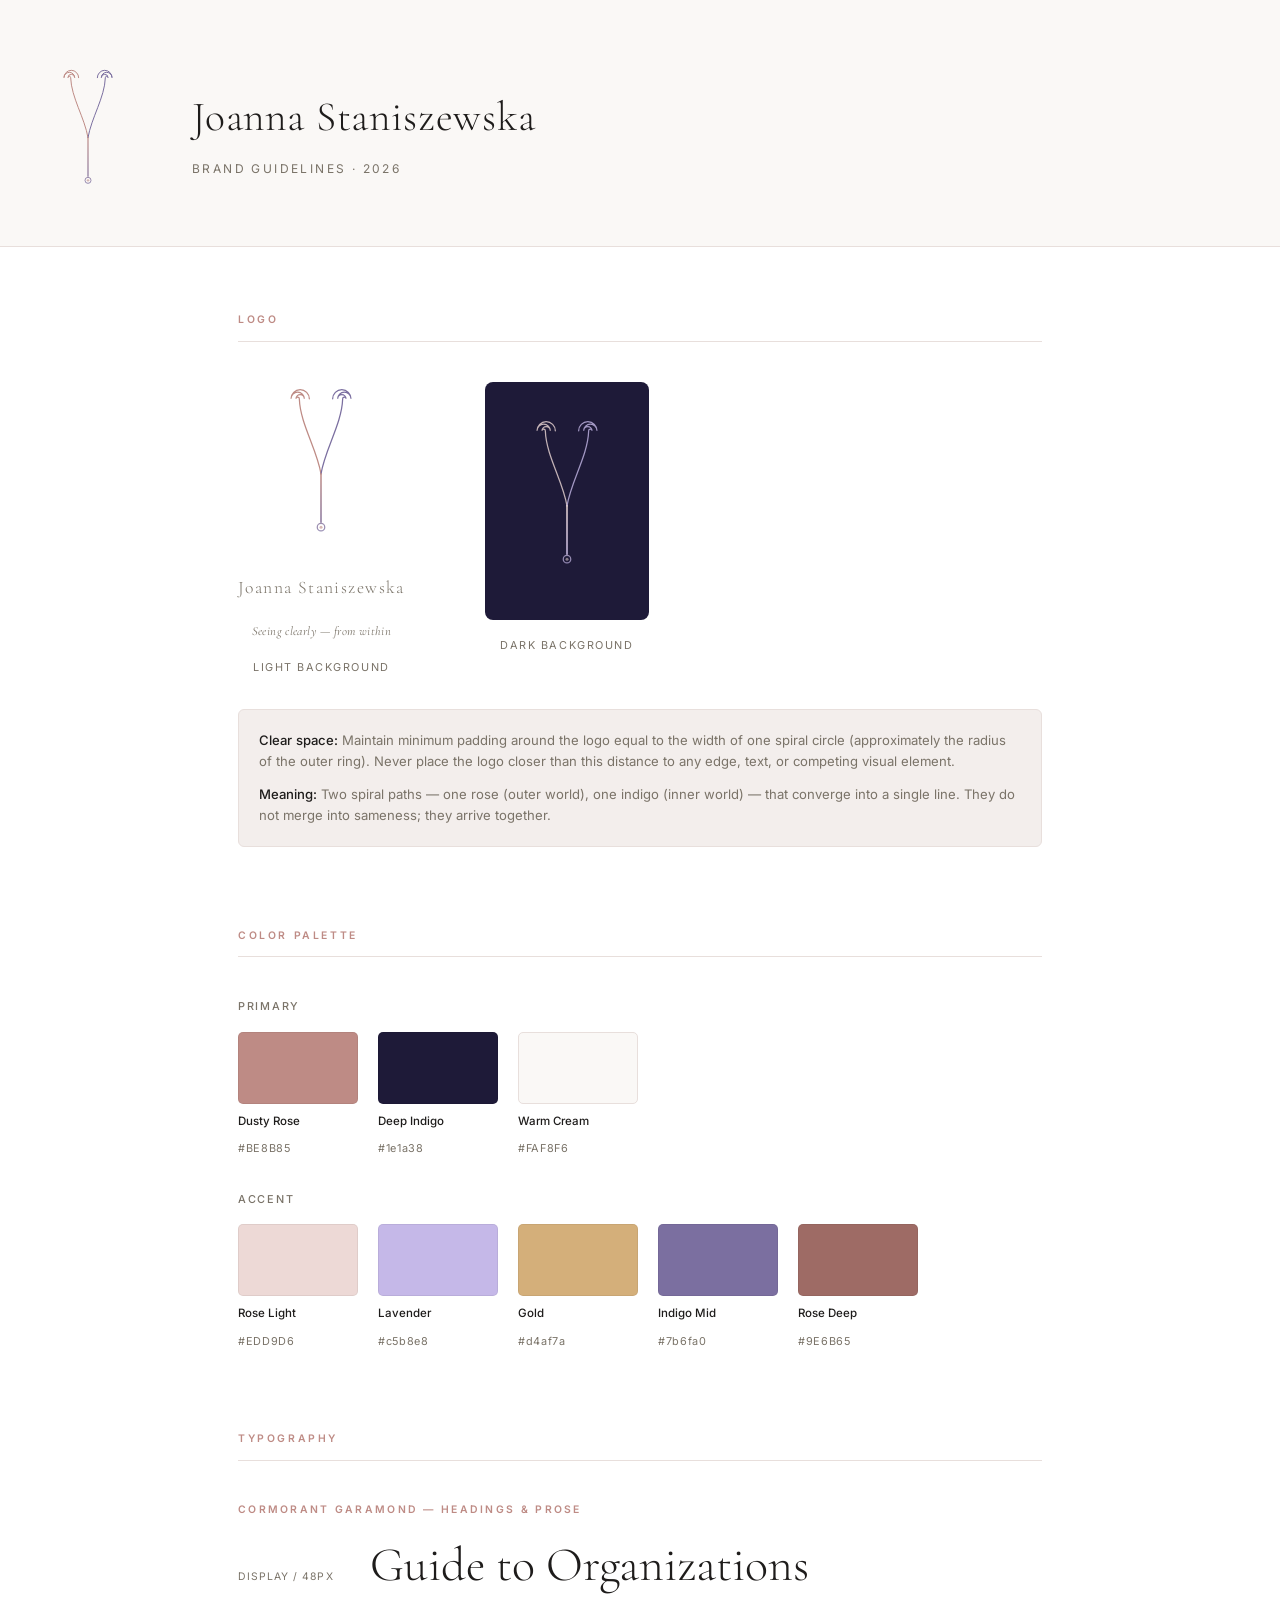
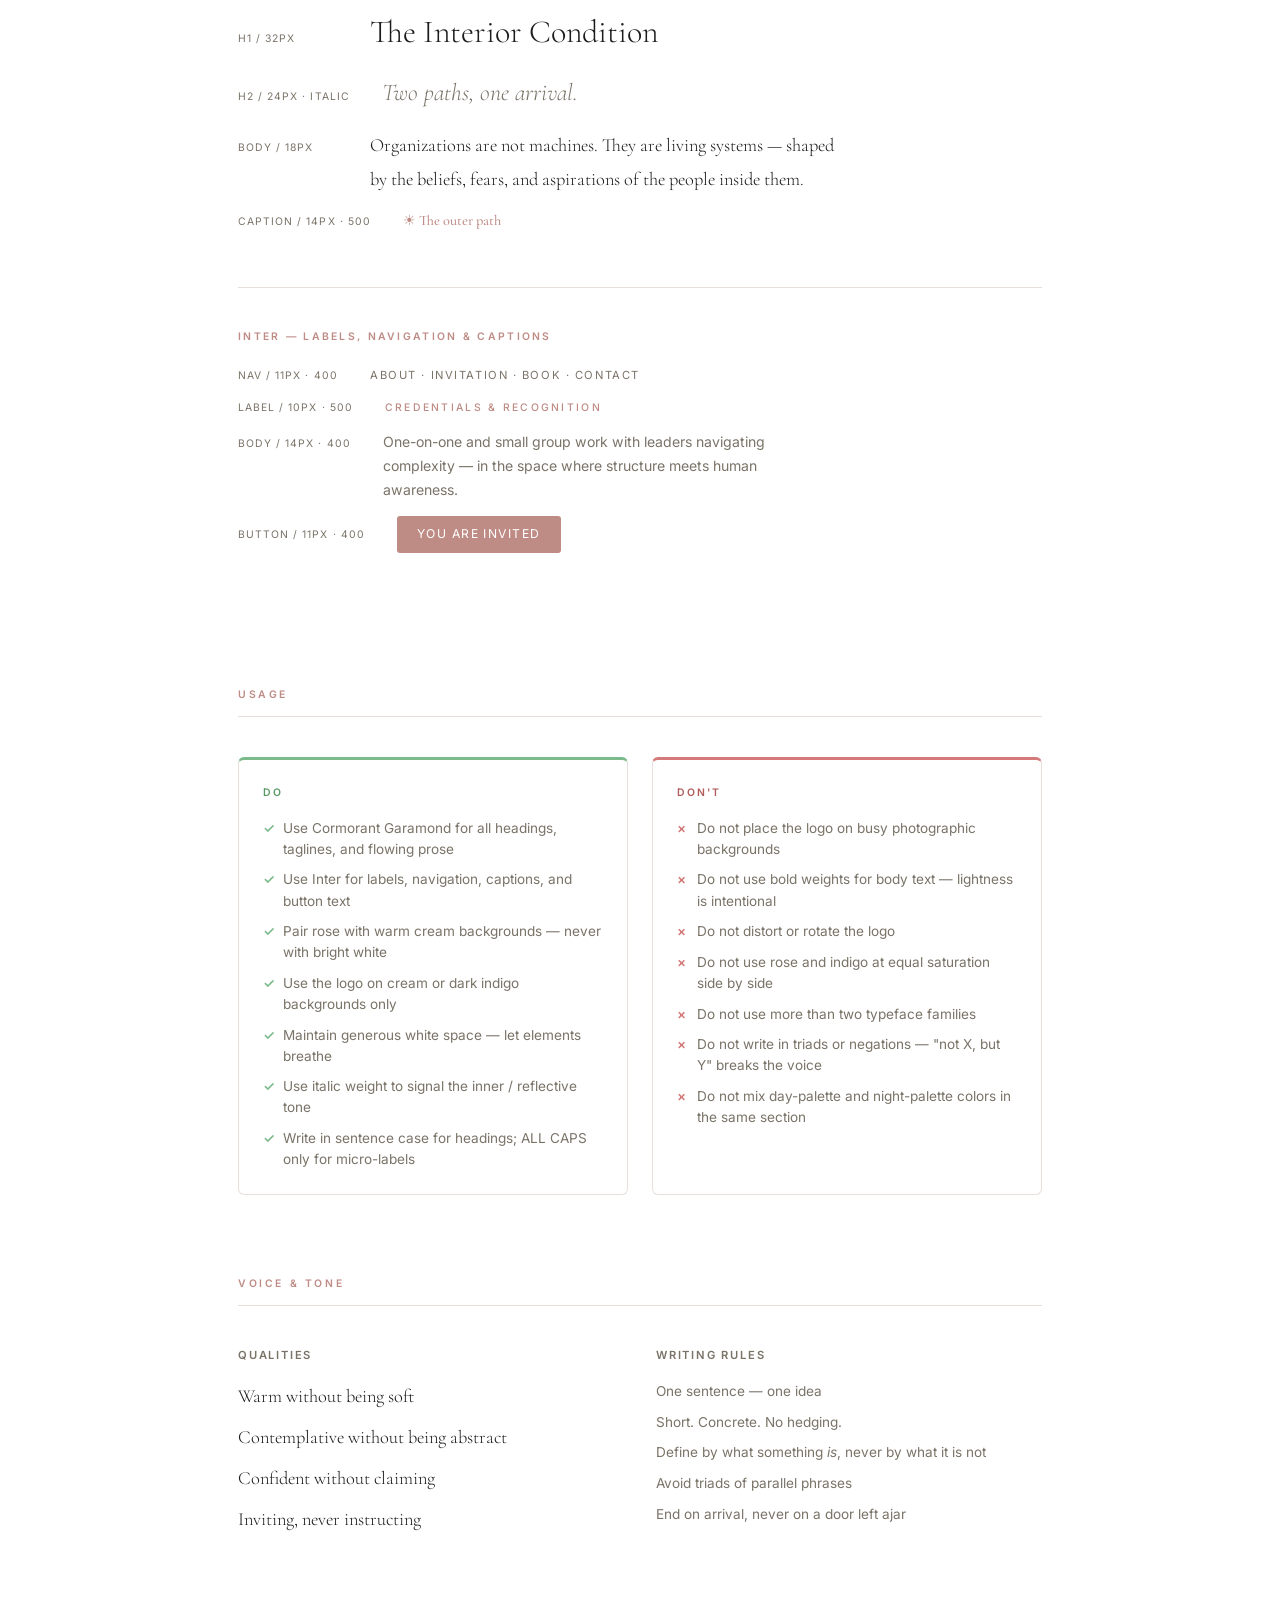
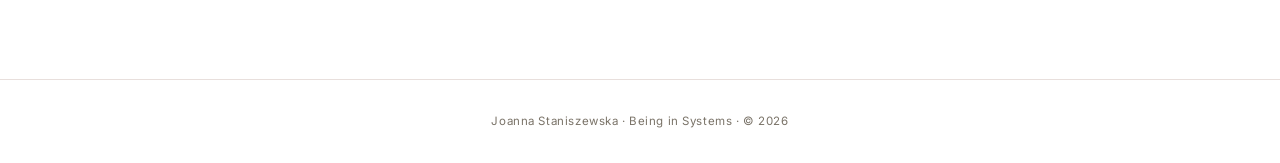
==== brand.html @ de7f60d4 "logo: replace top dots with inward-winding spirals Each path now begins as a small spiral (4 arc seg" ====
<!DOCTYPE html>
<html lang="en">
<head>
  <meta charset="UTF-8" />
  <meta name="viewport" content="width=device-width, initial-scale=1.0" />
  <title>Joanna Staniszewska — Brand Guidelines</title>
  <link rel="preconnect" href="https://fonts.googleapis.com" />
  <link rel="preconnect" href="https://fonts.gstatic.com" crossorigin />
  <link href="https://fonts.googleapis.com/css2?family=Cormorant+Garamond:ital,wght@0,300;0,400;0,500;0,600;1,300;1,400;1,500&family=Inter:wght@300;400;500;600&display=swap" rel="stylesheet" />
  <style>
    :root {
      --rose:       #BE8B85;
      --rose-light: #EDD9D6;
      --rose-deep:  #9E6B65;
      --indigo:     #1e1a38;
      --indigo-mid: #7b6fa0;
      --lavender:   #c5b8e8;
      --gold:       #d4af7a;
      --cream:      #FAF8F6;
      --cream-alt:  #F3EEEC;
      --text:       #1E1C1B;
      --text-muted: #7A7368;
      --border:     #E8DFDC;
    }

    *, *::before, *::after { margin: 0; padding: 0; box-sizing: border-box; }

    body {
      font-family: 'Inter', -apple-system, sans-serif;
      background: #fff;
      color: var(--text);
      font-size: 15px;
      line-height: 1.7;
      -webkit-font-smoothing: antialiased;
    }

    /* ——— Header ——— */
    .brand-header {
      background: var(--cream);
      border-bottom: 1px solid var(--border);
      padding: 4rem 3rem 3rem;
      display: flex;
      align-items: center;
      gap: 4rem;
    }

    .brand-header-text h1 {
      font-family: 'Cormorant Garamond', Georgia, serif;
      font-size: 2.6rem;
      font-weight: 300;
      letter-spacing: 0.02em;
      color: var(--text);
      margin-bottom: 0.4rem;
    }

    .brand-header-text p {
      font-size: 0.75rem;
      font-weight: 400;
      letter-spacing: 0.2em;
      text-transform: uppercase;
      color: var(--text-muted);
    }

    /* ——— Layout ——— */
    .brand-content {
      max-width: 900px;
      margin: 0 auto;
      padding: 4rem 3rem;
    }

    .brand-section {
      margin-bottom: 5rem;
    }

    .brand-section-title {
      font-size: 0.65rem;
      font-weight: 600;
      letter-spacing: 0.25em;
      text-transform: uppercase;
      color: var(--rose);
      border-bottom: 1px solid var(--border);
      padding-bottom: 0.75rem;
      margin-bottom: 2.5rem;
    }

    /* ——— Logo section ——— */
    .logo-display {
      display: flex;
      align-items: flex-start;
      gap: 5rem;
      flex-wrap: wrap;
    }

    .logo-variant {
      display: flex;
      flex-direction: column;
      align-items: center;
      gap: 1rem;
    }

    .logo-variant-label {
      font-size: 0.68rem;
      letter-spacing: 0.14em;
      text-transform: uppercase;
      color: var(--text-muted);
    }

    .logo-bg-dark {
      background: var(--indigo);
      border-radius: 8px;
      padding: 2rem;
    }

    .logo-name {
      font-family: 'Cormorant Garamond', Georgia, serif;
      font-size: 1.1rem;
      font-weight: 300;
      letter-spacing: 0.08em;
      color: var(--text-muted);
      text-align: center;
      margin-top: 0.5rem;
    }

    .logo-tagline {
      font-family: 'Cormorant Garamond', Georgia, serif;
      font-size: 0.78rem;
      font-style: italic;
      color: var(--text-muted);
      text-align: center;
      margin-top: 0.15rem;
      letter-spacing: 0.03em;
    }

    .logo-clearspace {
      margin-top: 2rem;
      padding: 1.25rem;
      background: var(--cream-alt);
      border-radius: 6px;
      border: 1px solid var(--border);
    }

    .logo-clearspace p {
      font-size: 0.82rem;
      color: var(--text-muted);
      line-height: 1.6;
    }

    .logo-clearspace strong {
      color: var(--text);
      font-weight: 500;
    }

    /* ——— Colors ——— */
    .color-group {
      margin-bottom: 2rem;
    }

    .color-group-label {
      font-size: 0.68rem;
      font-weight: 500;
      letter-spacing: 0.16em;
      text-transform: uppercase;
      color: var(--text-muted);
      margin-bottom: 1rem;
    }

    .swatches {
      display: flex;
      gap: 1.25rem;
      flex-wrap: wrap;
    }

    .swatch {
      display: flex;
      flex-direction: column;
      gap: 0.5rem;
      width: 120px;
    }

    .swatch-rect {
      width: 120px;
      height: 72px;
      border-radius: 5px;
      border: 1px solid rgba(0,0,0,0.06);
    }

    .swatch-name {
      font-size: 0.72rem;
      font-weight: 500;
      color: var(--text);
    }

    .swatch-hex {
      font-size: 0.68rem;
      font-family: 'Inter', monospace;
      color: var(--text-muted);
      letter-spacing: 0.06em;
    }

    /* ——— Typography ——— */
    .type-specimen {
      margin-bottom: 2.5rem;
      padding-bottom: 2.5rem;
      border-bottom: 1px solid var(--border);
    }

    .type-specimen:last-child {
      border-bottom: none;
      margin-bottom: 0;
    }

    .type-family-label {
      font-size: 0.65rem;
      font-weight: 600;
      letter-spacing: 0.22em;
      text-transform: uppercase;
      color: var(--rose);
      margin-bottom: 1.25rem;
    }

    .type-sample-serif {
      font-family: 'Cormorant Garamond', Georgia, serif;
    }

    .type-sample-sans {
      font-family: 'Inter', sans-serif;
    }

    .type-row {
      display: flex;
      align-items: baseline;
      gap: 2rem;
      margin-bottom: 0.85rem;
      flex-wrap: wrap;
    }

    .type-size-label {
      font-size: 0.65rem;
      letter-spacing: 0.1em;
      text-transform: uppercase;
      color: var(--text-muted);
      min-width: 100px;
      flex-shrink: 0;
    }

    /* ——— Usage ——— */
    .usage-grid {
      display: grid;
      grid-template-columns: 1fr 1fr;
      gap: 1.5rem;
    }

    .usage-card {
      padding: 1.5rem;
      border-radius: 6px;
      border: 1px solid var(--border);
    }

    .usage-card--do {
      border-top: 3px solid #7bba8a;
    }

    .usage-card--dont {
      border-top: 3px solid #d47a7a;
    }

    .usage-card-label {
      font-size: 0.65rem;
      font-weight: 600;
      letter-spacing: 0.2em;
      text-transform: uppercase;
      margin-bottom: 1rem;
    }

    .usage-card--do .usage-card-label { color: #5a9a68; }
    .usage-card--dont .usage-card-label { color: #b05a5a; }

    .usage-list {
      list-style: none;
      display: flex;
      flex-direction: column;
      gap: 0.6rem;
    }

    .usage-list li {
      font-size: 0.85rem;
      color: var(--text-muted);
      line-height: 1.55;
      padding-left: 1.25rem;
      position: relative;
    }

    .usage-card--do .usage-list li::before {
      content: '✓';
      position: absolute;
      left: 0;
      color: #7bba8a;
      font-weight: 600;
    }

    .usage-card--dont .usage-list li::before {
      content: '×';
      position: absolute;
      left: 0;
      color: #d47a7a;
      font-weight: 600;
    }

    /* ——— Footer ——— */
    .brand-footer {
      border-top: 1px solid var(--border);
      padding: 2rem 3rem;
      text-align: center;
    }

    .brand-footer p {
      font-size: 0.72rem;
      color: var(--text-muted);
      letter-spacing: 0.05em;
    }
  </style>
</head>
<body>

  <!-- ——— Header ——— -->
  <header class="brand-header">

    <!-- Logo SVG -->
    <svg width="80" height="134" viewBox="0 0 120 200" fill="none" xmlns="http://www.w3.org/2000/svg" aria-label="Joanna Staniszewska logo">
      <!-- Left spiral (rose) — winds inward clockwise, then curves to merge -->
      <path d="M 46 20 A 11 11 0 0 0 24 20 A 8 8 0 0 1 40 20 A 5 5 0 0 0 30 20 A 2 2 0 0 1 34 20 C 35 50, 55 80, 60 110"
            stroke="#BE8B85" stroke-width="1.5" stroke-linecap="round" fill="none"/>

      <!-- Right spiral (indigo) — mirror, winds inward, then curves to merge -->
      <path d="M 74 20 A 11 11 0 0 1 96 20 A 8 8 0 0 0 80 20 A 5 5 0 0 1 90 20 A 2 2 0 0 0 86 20 C 85 50, 65 80, 60 110"
            stroke="#7b6fa0" stroke-width="1.5" stroke-linecap="round" fill="none"/>

      <!-- Single merged line going down — gradient via two overlapping paths -->
      <path d="M 60 110 L 60 168" stroke="url(#mergeGrad)" stroke-width="1.8" stroke-linecap="round"/>

      <!-- End spiral -->
      <circle cx="60" cy="174" r="4.5" stroke="url(#mergeGrad)" stroke-width="1.5" fill="none" opacity="0.8"/>
      <circle cx="60" cy="174" r="1.8" fill="#BE8B85" opacity="0.6"/>

      <defs>
        <linearGradient id="mergeGrad" x1="60" y1="110" x2="60" y2="180" gradientUnits="userSpaceOnUse">
          <stop offset="0%" stop-color="#BE8B85"/>
          <stop offset="100%" stop-color="#7b6fa0"/>
        </linearGradient>
      </defs>
    </svg>

    <div class="brand-header-text">
      <h1>Joanna Staniszewska</h1>
      <p>Brand Guidelines · 2026</p>
    </div>

  </header>

  <main class="brand-content">

    <!-- ——— Logo ——— -->
    <section class="brand-section">
      <h2 class="brand-section-title">Logo</h2>

      <div class="logo-display">

        <div class="logo-variant">
          <svg width="100" height="167" viewBox="0 0 120 200" fill="none" xmlns="http://www.w3.org/2000/svg">
            <path d="M 46 20 A 11 11 0 0 0 24 20 A 8 8 0 0 1 40 20 A 5 5 0 0 0 30 20 A 2 2 0 0 1 34 20 C 35 50, 55 80, 60 110"
                  stroke="#BE8B85" stroke-width="1.5" stroke-linecap="round" fill="none"/>
            <path d="M 74 20 A 11 11 0 0 1 96 20 A 8 8 0 0 0 80 20 A 5 5 0 0 1 90 20 A 2 2 0 0 0 86 20 C 85 50, 65 80, 60 110"
                  stroke="#7b6fa0" stroke-width="1.5" stroke-linecap="round" fill="none"/>
            <path d="M 60 110 L 60 168" stroke="url(#g1)" stroke-width="1.8" stroke-linecap="round"/>
            <circle cx="60" cy="174" r="4.5" stroke="url(#g1)" stroke-width="1.5" fill="none" opacity="0.8"/>
            <circle cx="60" cy="174" r="1.8" fill="#BE8B85" opacity="0.6"/>
            <defs>
              <linearGradient id="g1" x1="60" y1="110" x2="60" y2="180" gradientUnits="userSpaceOnUse">
                <stop offset="0%" stop-color="#BE8B85"/>
                <stop offset="100%" stop-color="#7b6fa0"/>
              </linearGradient>
            </defs>
          </svg>
          <p class="logo-name">Joanna Staniszewska</p>
          <p class="logo-tagline">Seeing clearly — from within</p>
          <span class="logo-variant-label">Light background</span>
        </div>

        <div class="logo-variant">
          <div class="logo-bg-dark">
            <svg width="100" height="167" viewBox="0 0 120 200" fill="none" xmlns="http://www.w3.org/2000/svg">
              <path d="M 46 20 A 11 11 0 0 0 24 20 A 8 8 0 0 1 40 20 A 5 5 0 0 0 30 20 A 2 2 0 0 1 34 20 C 35 50, 55 80, 60 110"
                    stroke="#EDD9D6" stroke-width="1.5" stroke-linecap="round" fill="none" opacity="0.8"/>
              <path d="M 74 20 A 11 11 0 0 1 96 20 A 8 8 0 0 0 80 20 A 5 5 0 0 1 90 20 A 2 2 0 0 0 86 20 C 85 50, 65 80, 60 110"
                    stroke="#c5b8e8" stroke-width="1.5" stroke-linecap="round" fill="none" opacity="0.8"/>
              <path d="M 60 110 L 60 168" stroke="url(#g2)" stroke-width="1.8" stroke-linecap="round"/>
              <circle cx="60" cy="174" r="4.5" stroke="url(#g2)" stroke-width="1.5" fill="none" opacity="0.7"/>
              <circle cx="60" cy="174" r="1.8" fill="#EDD9D6" opacity="0.5"/>
              <defs>
                <linearGradient id="g2" x1="60" y1="110" x2="60" y2="180" gradientUnits="userSpaceOnUse">
                  <stop offset="0%" stop-color="#EDD9D6"/>
                  <stop offset="100%" stop-color="#c5b8e8"/>
                </linearGradient>
              </defs>
            </svg>
          </div>
          <span class="logo-variant-label">Dark background</span>
        </div>

      </div>

      <div class="logo-clearspace">
        <p><strong>Clear space:</strong> Maintain minimum padding around the logo equal to the width of one spiral circle (approximately the radius of the outer ring). Never place the logo closer than this distance to any edge, text, or competing visual element.</p>
        <p style="margin-top: 0.75rem;"><strong>Meaning:</strong> Two spiral paths — one rose (outer world), one indigo (inner world) — that converge into a single line. They do not merge into sameness; they arrive together.</p>
      </div>

    </section>

    <!-- ——— Colors ——— -->
    <section class="brand-section">
      <h2 class="brand-section-title">Color Palette</h2>

      <div class="color-group">
        <p class="color-group-label">Primary</p>
        <div class="swatches">
          <div class="swatch">
            <div class="swatch-rect" style="background: #BE8B85;"></div>
            <span class="swatch-name">Dusty Rose</span>
            <span class="swatch-hex">#BE8B85</span>
          </div>
          <div class="swatch">
            <div class="swatch-rect" style="background: #1e1a38;"></div>
            <span class="swatch-name">Deep Indigo</span>
            <span class="swatch-hex">#1e1a38</span>
          </div>
          <div class="swatch">
            <div class="swatch-rect" style="background: #FAF8F6; border: 1px solid #E8DFDC;"></div>
            <span class="swatch-name">Warm Cream</span>
            <span class="swatch-hex">#FAF8F6</span>
          </div>
        </div>
      </div>

      <div class="color-group">
        <p class="color-group-label">Accent</p>
        <div class="swatches">
          <div class="swatch">
            <div class="swatch-rect" style="background: #EDD9D6;"></div>
            <span class="swatch-name">Rose Light</span>
            <span class="swatch-hex">#EDD9D6</span>
          </div>
          <div class="swatch">
            <div class="swatch-rect" style="background: #c5b8e8;"></div>
            <span class="swatch-name">Lavender</span>
            <span class="swatch-hex">#c5b8e8</span>
          </div>
          <div class="swatch">
            <div class="swatch-rect" style="background: #d4af7a;"></div>
            <span class="swatch-name">Gold</span>
            <span class="swatch-hex">#d4af7a</span>
          </div>
          <div class="swatch">
            <div class="swatch-rect" style="background: #7b6fa0;"></div>
            <span class="swatch-name">Indigo Mid</span>
            <span class="swatch-hex">#7b6fa0</span>
          </div>
          <div class="swatch">
            <div class="swatch-rect" style="background: #9E6B65;"></div>
            <span class="swatch-name">Rose Deep</span>
            <span class="swatch-hex">#9E6B65</span>
          </div>
        </div>
      </div>

    </section>

    <!-- ——— Typography ——— -->
    <section class="brand-section">
      <h2 class="brand-section-title">Typography</h2>

      <div class="type-specimen">
        <p class="type-family-label">Cormorant Garamond — Headings &amp; Prose</p>

        <div class="type-row">
          <span class="type-size-label">Display / 48px</span>
          <span class="type-sample-serif" style="font-size: 3rem; font-weight: 300; line-height: 1.1; color: var(--text);">Guide to Organizations</span>
        </div>
        <div class="type-row">
          <span class="type-size-label">H1 / 32px</span>
          <span class="type-sample-serif" style="font-size: 2rem; font-weight: 300; color: var(--text);">The Interior Condition</span>
        </div>
        <div class="type-row">
          <span class="type-size-label">H2 / 24px · italic</span>
          <span class="type-sample-serif" style="font-size: 1.5rem; font-weight: 300; font-style: italic; color: var(--text-muted);">Two paths, one arrival.</span>
        </div>
        <div class="type-row">
          <span class="type-size-label">Body / 18px</span>
          <span class="type-sample-serif" style="font-size: 1.15rem; font-weight: 300; color: var(--text); max-width: 480px; line-height: 1.85;">Organizations are not machines. They are living systems — shaped by the beliefs, fears, and aspirations of the people inside them.</span>
        </div>
        <div class="type-row">
          <span class="type-size-label">Caption / 14px · 500</span>
          <span class="type-sample-serif" style="font-size: 0.9rem; font-weight: 500; color: var(--rose);">☀ The outer path</span>
        </div>
      </div>

      <div class="type-specimen">
        <p class="type-family-label">Inter — Labels, Navigation &amp; Captions</p>

        <div class="type-row">
          <span class="type-size-label">Nav / 11px · 400</span>
          <span class="type-sample-sans" style="font-size: 0.7rem; font-weight: 400; letter-spacing: 0.14em; text-transform: uppercase; color: var(--text-muted);">About · Invitation · Book · Contact</span>
        </div>
        <div class="type-row">
          <span class="type-size-label">Label / 10px · 500</span>
          <span class="type-sample-sans" style="font-size: 0.65rem; font-weight: 500; letter-spacing: 0.22em; text-transform: uppercase; color: var(--rose);">Credentials &amp; Recognition</span>
        </div>
        <div class="type-row">
          <span class="type-size-label">Body / 14px · 400</span>
          <span class="type-sample-sans" style="font-size: 0.88rem; font-weight: 400; color: var(--text-muted); line-height: 1.72; max-width: 420px;">One-on-one and small group work with leaders navigating complexity — in the space where structure meets human awareness.</span>
        </div>
        <div class="type-row">
          <span class="type-size-label">Button / 11px · 400</span>
          <span class="type-sample-sans" style="font-size: 0.76rem; font-weight: 400; letter-spacing: 0.12em; text-transform: uppercase; background: var(--rose); color: #fff; padding: 0.5rem 1.25rem; border-radius: 3px;">You are invited</span>
        </div>
      </div>

    </section>

    <!-- ——— Usage ——— -->
    <section class="brand-section">
      <h2 class="brand-section-title">Usage</h2>

      <div class="usage-grid">

        <div class="usage-card usage-card--do">
          <p class="usage-card-label">Do</p>
          <ul class="usage-list">
            <li>Use Cormorant Garamond for all headings, taglines, and flowing prose</li>
            <li>Use Inter for labels, navigation, captions, and button text</li>
            <li>Pair rose with warm cream backgrounds — never with bright white</li>
            <li>Use the logo on cream or dark indigo backgrounds only</li>
            <li>Maintain generous white space — let elements breathe</li>
            <li>Use italic weight to signal the inner / reflective tone</li>
            <li>Write in sentence case for headings; ALL CAPS only for micro-labels</li>
          </ul>
        </div>

        <div class="usage-card usage-card--dont">
          <p class="usage-card-label">Don't</p>
          <ul class="usage-list">
            <li>Do not place the logo on busy photographic backgrounds</li>
            <li>Do not use bold weights for body text — lightness is intentional</li>
            <li>Do not distort or rotate the logo</li>
            <li>Do not use rose and indigo at equal saturation side by side</li>
            <li>Do not use more than two typeface families</li>
            <li>Do not write in triads or negations — "not X, but Y" breaks the voice</li>
            <li>Do not mix day-palette and night-palette colors in the same section</li>
          </ul>
        </div>

      </div>

    </section>

    <!-- ——— Voice ——— -->
    <section class="brand-section">
      <h2 class="brand-section-title">Voice &amp; Tone</h2>

      <div style="display: grid; grid-template-columns: 1fr 1fr; gap: 2rem;">
        <div>
          <p style="font-size: 0.7rem; font-weight: 600; letter-spacing: 0.16em; text-transform: uppercase; color: var(--text-muted); margin-bottom: 1rem;">Qualities</p>
          <ul style="list-style: none; display: flex; flex-direction: column; gap: 0.6rem;">
            <li style="font-family: 'Cormorant Garamond', serif; font-size: 1.15rem; font-weight: 300; color: var(--text);">Warm without being soft</li>
            <li style="font-family: 'Cormorant Garamond', serif; font-size: 1.15rem; font-weight: 300; color: var(--text);">Contemplative without being abstract</li>
            <li style="font-family: 'Cormorant Garamond', serif; font-size: 1.15rem; font-weight: 300; color: var(--text);">Confident without claiming</li>
            <li style="font-family: 'Cormorant Garamond', serif; font-size: 1.15rem; font-weight: 300; color: var(--text);">Inviting, never instructing</li>
          </ul>
        </div>
        <div>
          <p style="font-size: 0.7rem; font-weight: 600; letter-spacing: 0.16em; text-transform: uppercase; color: var(--text-muted); margin-bottom: 1rem;">Writing rules</p>
          <ul style="list-style: none; display: flex; flex-direction: column; gap: 0.6rem;">
            <li style="font-size: 0.85rem; color: var(--text-muted); line-height: 1.55;">One sentence — one idea</li>
            <li style="font-size: 0.85rem; color: var(--text-muted); line-height: 1.55;">Short. Concrete. No hedging.</li>
            <li style="font-size: 0.85rem; color: var(--text-muted); line-height: 1.55;">Define by what something <em>is</em>, never by what it is not</li>
            <li style="font-size: 0.85rem; color: var(--text-muted); line-height: 1.55;">Avoid triads of parallel phrases</li>
            <li style="font-size: 0.85rem; color: var(--text-muted); line-height: 1.55;">End on arrival, never on a door left ajar</li>
          </ul>
        </div>
      </div>

    </section>

  </main>

  <footer class="brand-footer">
    <p>Joanna Staniszewska &middot; Being in Systems &middot; &copy; 2026</p>
  </footer>

</body>
</html>
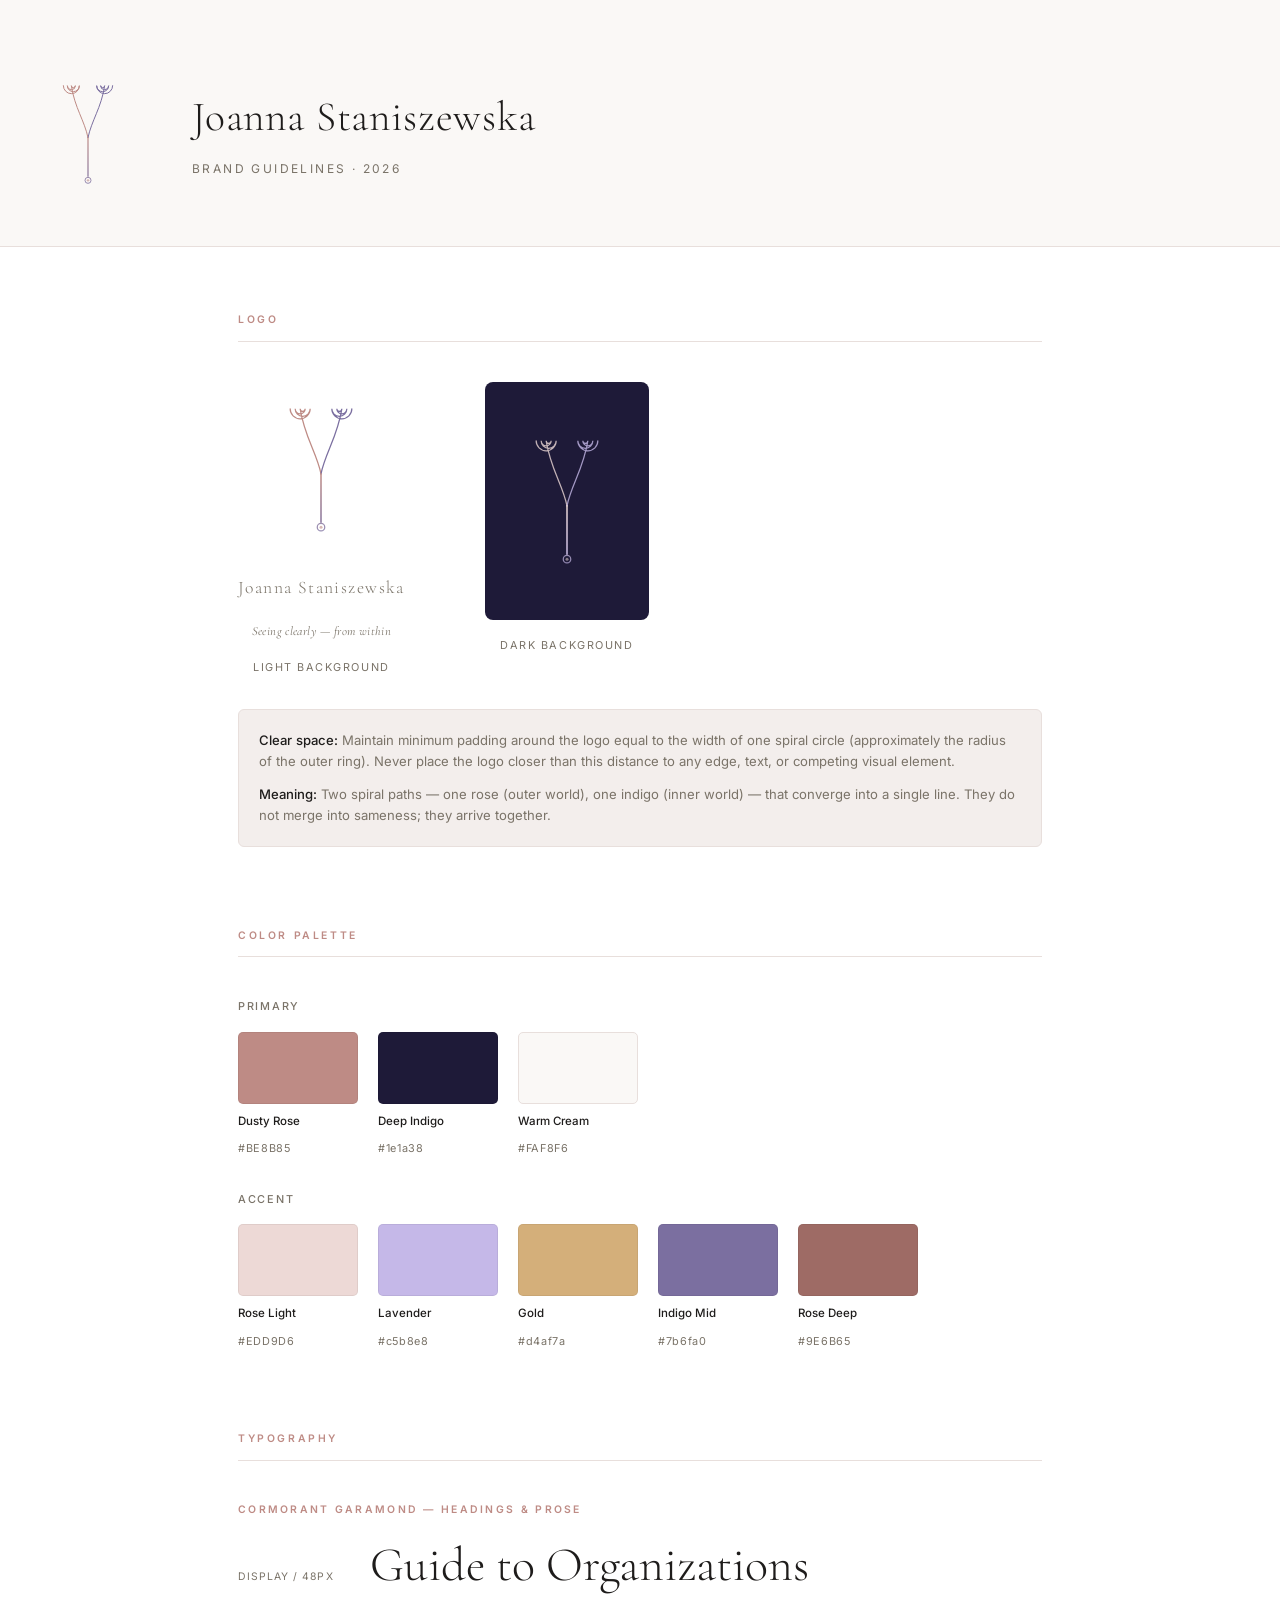
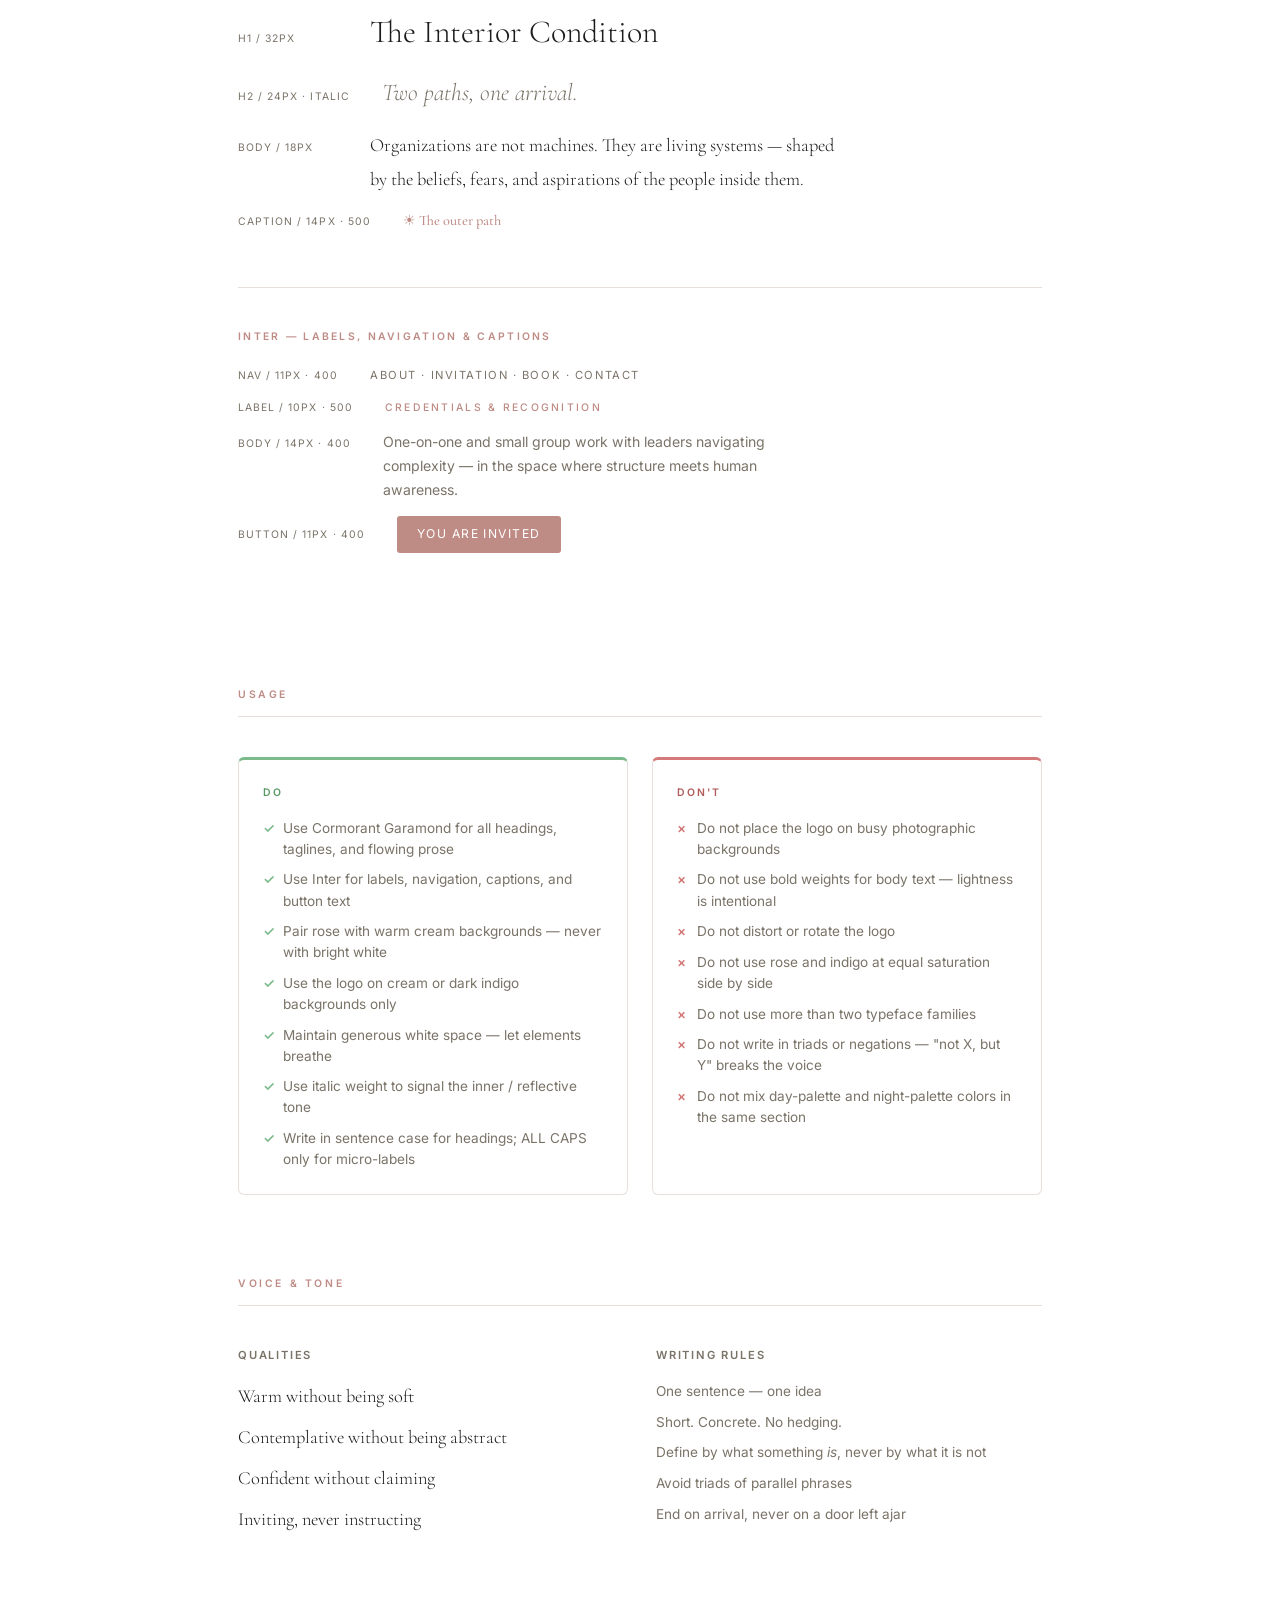
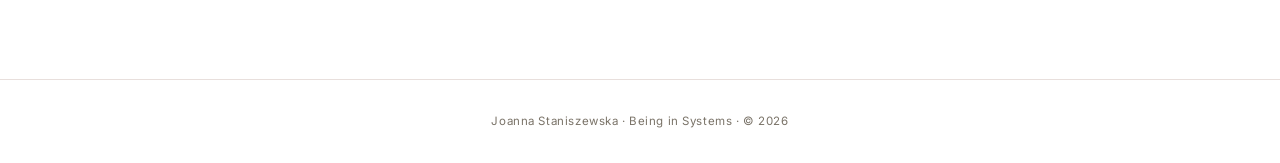
==== commit a1142122: "logo: proper 2-turn inward spirals (alternating-centre arc method) Replace tuning-fork arcs with tru" ====
--- a/brand.html
+++ b/brand.html
@@ -327,12 +327,12 @@
 
     <!-- Logo SVG -->
     <svg width="80" height="134" viewBox="0 0 120 200" fill="none" xmlns="http://www.w3.org/2000/svg" aria-label="Joanna Staniszewska logo">
-      <!-- Left spiral (rose) — winds inward clockwise, then curves to merge -->
-      <path d="M 46 20 A 11 11 0 0 0 24 20 A 8 8 0 0 1 40 20 A 5 5 0 0 0 30 20 A 2 2 0 0 1 34 20 C 35 50, 55 80, 60 110"
+      <!-- Left spiral (rose) — 2 turns inward (alternating-centre arc method), exits to merge -->
+      <path d="M 23 32 A 12 12 0 0 0 47 32 A 9 9 0 0 1 29 32 A 6 6 0 0 0 41 32 A 3 3 0 0 1 35 32 C 40 65, 55 85, 60 110"
             stroke="#BE8B85" stroke-width="1.5" stroke-linecap="round" fill="none"/>
 
-      <!-- Right spiral (indigo) — mirror, winds inward, then curves to merge -->
-      <path d="M 74 20 A 11 11 0 0 1 96 20 A 8 8 0 0 0 80 20 A 5 5 0 0 1 90 20 A 2 2 0 0 0 86 20 C 85 50, 65 80, 60 110"
+      <!-- Right spiral (indigo) — mirror 2 turns inward, exits to merge -->
+      <path d="M 97 32 A 12 12 0 0 1 73 32 A 9 9 0 0 0 91 32 A 6 6 0 0 1 79 32 A 3 3 0 0 0 85 32 C 80 65, 65 85, 60 110"
             stroke="#7b6fa0" stroke-width="1.5" stroke-linecap="round" fill="none"/>
 
       <!-- Single merged line going down — gradient via two overlapping paths -->
@@ -367,9 +367,9 @@
 
         <div class="logo-variant">
           <svg width="100" height="167" viewBox="0 0 120 200" fill="none" xmlns="http://www.w3.org/2000/svg">
-            <path d="M 46 20 A 11 11 0 0 0 24 20 A 8 8 0 0 1 40 20 A 5 5 0 0 0 30 20 A 2 2 0 0 1 34 20 C 35 50, 55 80, 60 110"
+            <path d="M 23 32 A 12 12 0 0 0 47 32 A 9 9 0 0 1 29 32 A 6 6 0 0 0 41 32 A 3 3 0 0 1 35 32 C 40 65, 55 85, 60 110"
                   stroke="#BE8B85" stroke-width="1.5" stroke-linecap="round" fill="none"/>
-            <path d="M 74 20 A 11 11 0 0 1 96 20 A 8 8 0 0 0 80 20 A 5 5 0 0 1 90 20 A 2 2 0 0 0 86 20 C 85 50, 65 80, 60 110"
+            <path d="M 97 32 A 12 12 0 0 1 73 32 A 9 9 0 0 0 91 32 A 6 6 0 0 1 79 32 A 3 3 0 0 0 85 32 C 80 65, 65 85, 60 110"
                   stroke="#7b6fa0" stroke-width="1.5" stroke-linecap="round" fill="none"/>
             <path d="M 60 110 L 60 168" stroke="url(#g1)" stroke-width="1.8" stroke-linecap="round"/>
             <circle cx="60" cy="174" r="4.5" stroke="url(#g1)" stroke-width="1.5" fill="none" opacity="0.8"/>
@@ -389,9 +389,9 @@
         <div class="logo-variant">
           <div class="logo-bg-dark">
             <svg width="100" height="167" viewBox="0 0 120 200" fill="none" xmlns="http://www.w3.org/2000/svg">
-              <path d="M 46 20 A 11 11 0 0 0 24 20 A 8 8 0 0 1 40 20 A 5 5 0 0 0 30 20 A 2 2 0 0 1 34 20 C 35 50, 55 80, 60 110"
+              <path d="M 23 32 A 12 12 0 0 0 47 32 A 9 9 0 0 1 29 32 A 6 6 0 0 0 41 32 A 3 3 0 0 1 35 32 C 40 65, 55 85, 60 110"
                     stroke="#EDD9D6" stroke-width="1.5" stroke-linecap="round" fill="none" opacity="0.8"/>
-              <path d="M 74 20 A 11 11 0 0 1 96 20 A 8 8 0 0 0 80 20 A 5 5 0 0 1 90 20 A 2 2 0 0 0 86 20 C 85 50, 65 80, 60 110"
+              <path d="M 97 32 A 12 12 0 0 1 73 32 A 9 9 0 0 0 91 32 A 6 6 0 0 1 79 32 A 3 3 0 0 0 85 32 C 80 65, 65 85, 60 110"
                     stroke="#c5b8e8" stroke-width="1.5" stroke-linecap="round" fill="none" opacity="0.8"/>
               <path d="M 60 110 L 60 168" stroke="url(#g2)" stroke-width="1.8" stroke-linecap="round"/>
               <circle cx="60" cy="174" r="4.5" stroke="url(#g2)" stroke-width="1.5" fill="none" opacity="0.7"/>
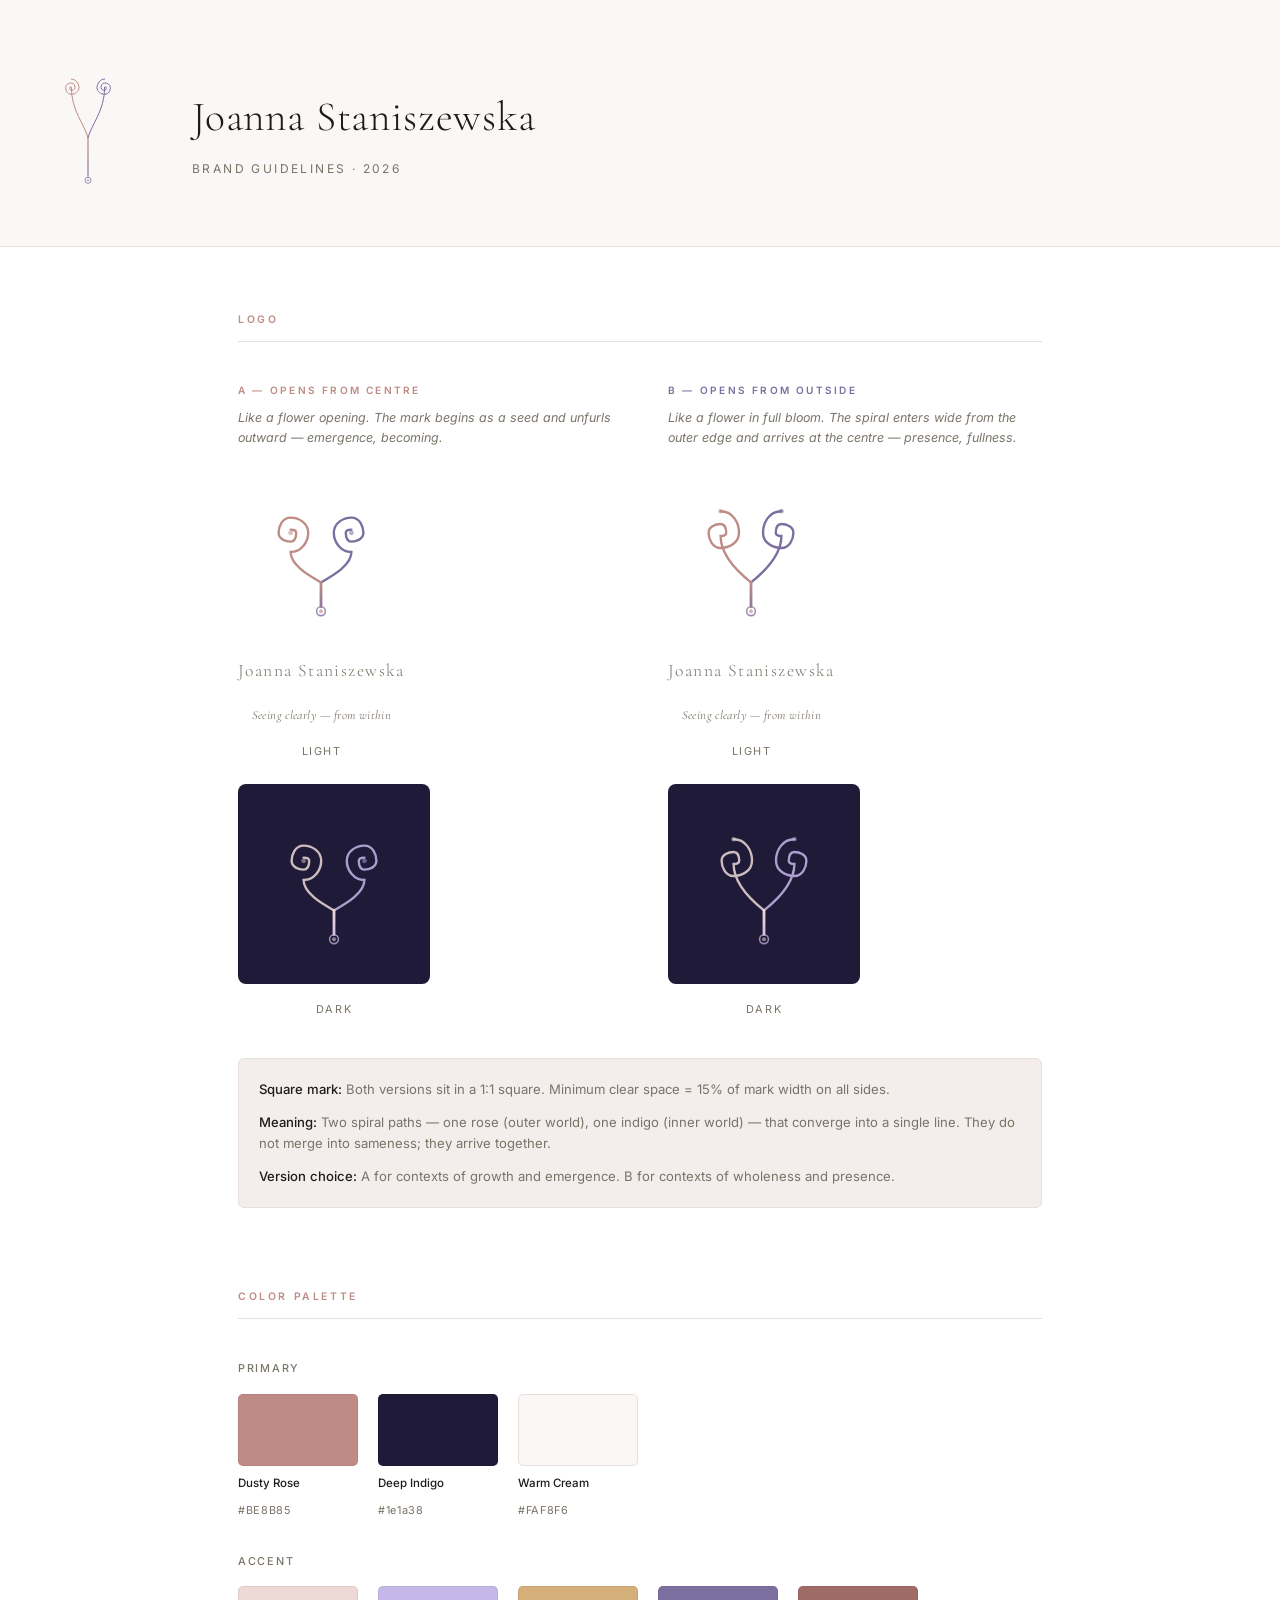
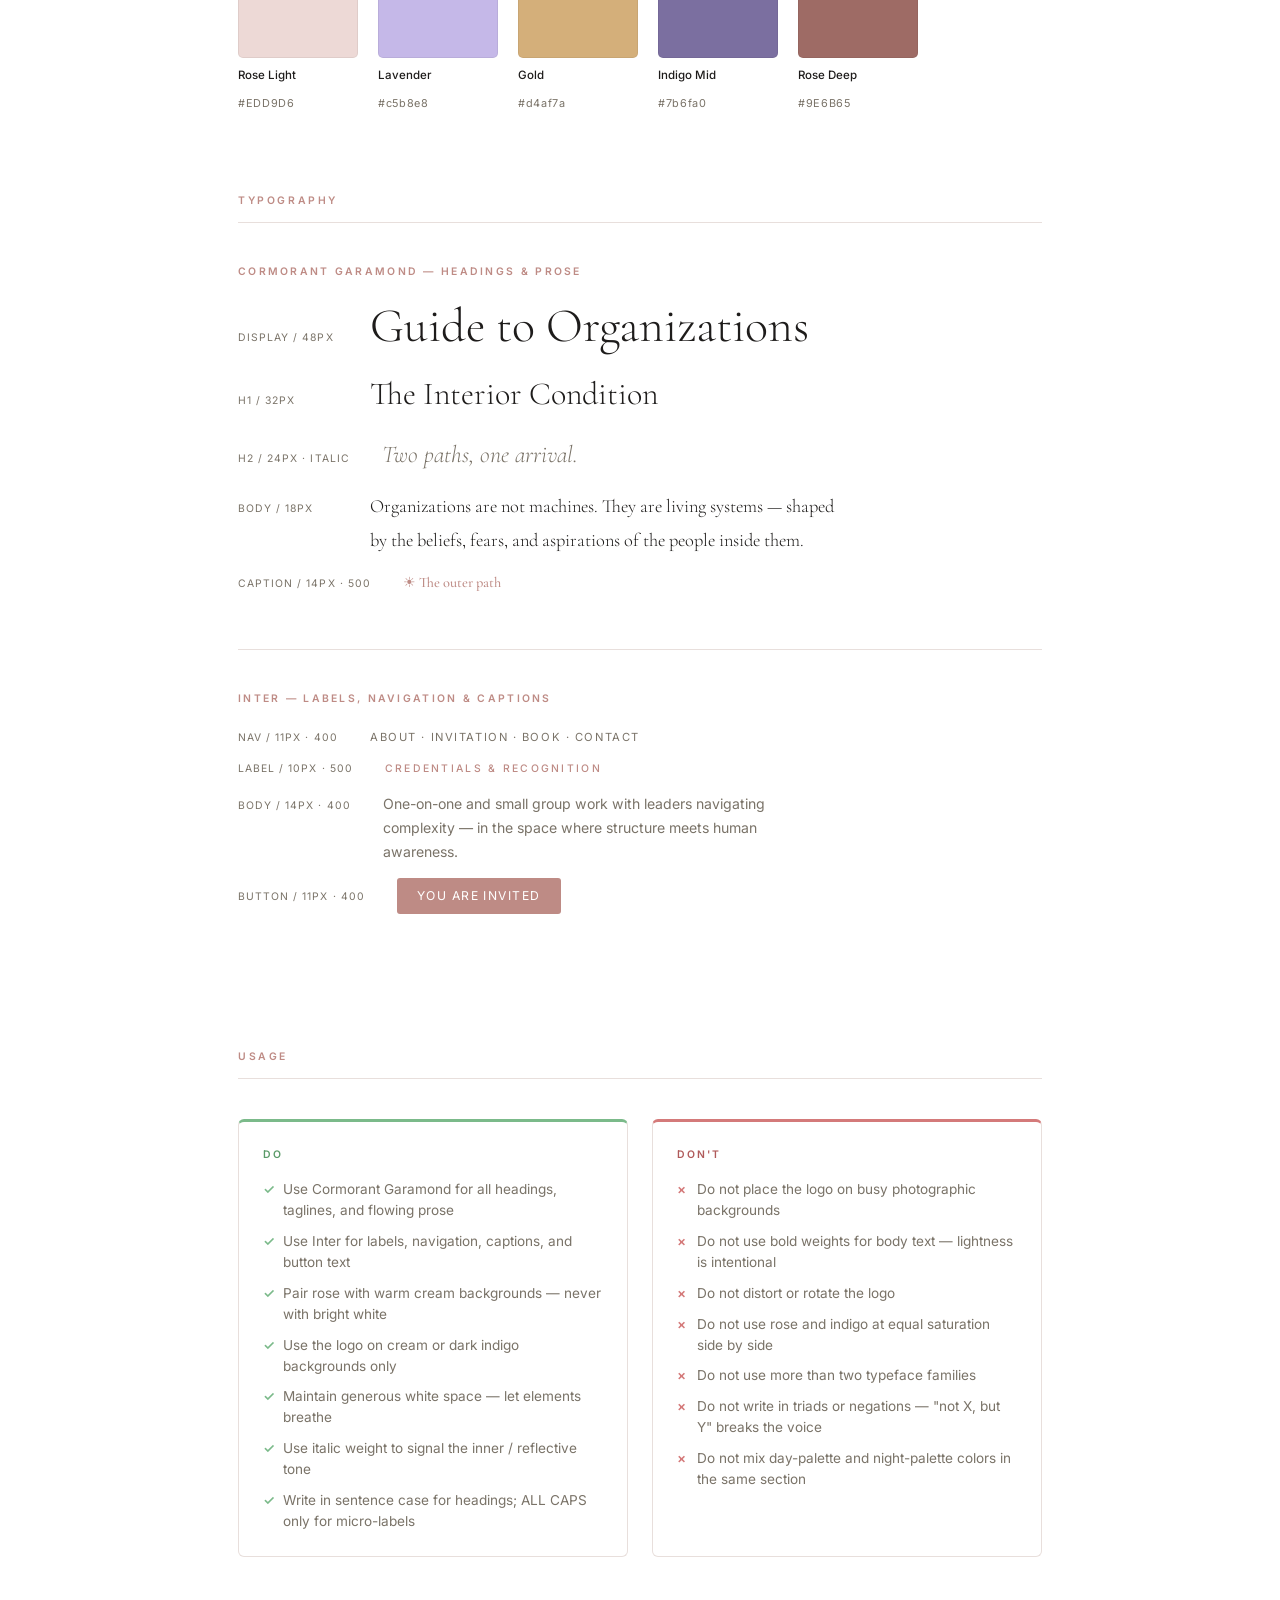
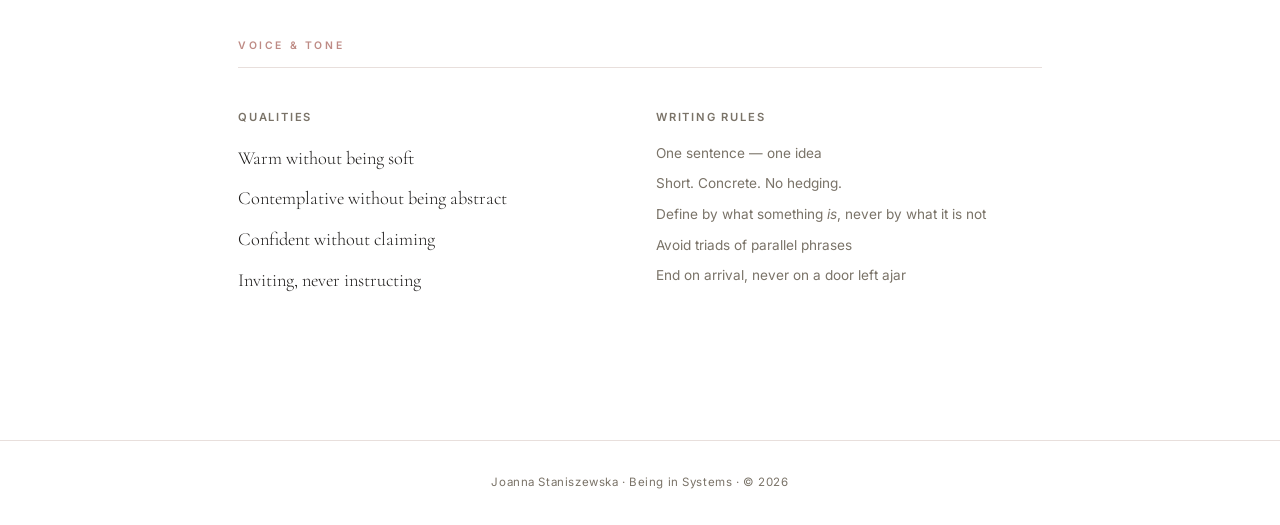
==== commit 7cc30f13: "logo: two proper bezier spiral versions in square format Version A (centre→outward): spiral grows fr" ====
--- a/brand.html
+++ b/brand.html
@@ -327,12 +327,12 @@
 
     <!-- Logo SVG -->
     <svg width="80" height="134" viewBox="0 0 120 200" fill="none" xmlns="http://www.w3.org/2000/svg" aria-label="Joanna Staniszewska logo">
-      <!-- Left spiral (rose) — 2 turns inward (alternating-centre arc method), exits to merge -->
-      <path d="M 23 32 A 12 12 0 0 0 47 32 A 9 9 0 0 1 29 32 A 6 6 0 0 0 41 32 A 3 3 0 0 1 35 32 C 40 65, 55 85, 60 110"
+      <!-- Left spiral (rose) — 2-turn CW bezier spiral, 8 quarter-arc segments, exits to merge -->
+      <path d="M 35 22 C 42 22,46.5 29,46.5 35 C 46.5 41,40.5 45,35 45 C 29.5 45,26.5 40,26.5 35 C 26.5 30,31 28,35 28 C 39 28,40.5 32,40.5 35 C 40.5 38,37 39,35 39 C 33 39,32.5 36.5,32.5 35 C 32.5 33.5,34.5 34,35 34 C 35 70,55 90,60 110"
             stroke="#BE8B85" stroke-width="1.5" stroke-linecap="round" fill="none"/>
 
-      <!-- Right spiral (indigo) — mirror 2 turns inward, exits to merge -->
-      <path d="M 97 32 A 12 12 0 0 1 73 32 A 9 9 0 0 0 91 32 A 6 6 0 0 1 79 32 A 3 3 0 0 0 85 32 C 80 65, 65 85, 60 110"
+      <!-- Right spiral (indigo) — 2-turn CCW bezier spiral (mirror), exits to merge -->
+      <path d="M 85 22 C 78 22,73.5 29,73.5 35 C 73.5 41,79.5 45,85 45 C 90.5 45,93.5 40,93.5 35 C 93.5 30,89 28,85 28 C 81 28,79.5 32,79.5 35 C 79.5 38,83 39,85 39 C 87 39,87.5 36.5,87.5 35 C 87.5 33.5,85.5 34,85 34 C 85 70,65 90,60 110"
             stroke="#7b6fa0" stroke-width="1.5" stroke-linecap="round" fill="none"/>
 
       <!-- Single merged line going down — gradient via two overlapping paths -->
@@ -363,55 +363,207 @@
     <section class="brand-section">
       <h2 class="brand-section-title">Logo</h2>
 
-      <div class="logo-display">
-
-        <div class="logo-variant">
-          <svg width="100" height="167" viewBox="0 0 120 200" fill="none" xmlns="http://www.w3.org/2000/svg">
-            <path d="M 23 32 A 12 12 0 0 0 47 32 A 9 9 0 0 1 29 32 A 6 6 0 0 0 41 32 A 3 3 0 0 1 35 32 C 40 65, 55 85, 60 110"
-                  stroke="#BE8B85" stroke-width="1.5" stroke-linecap="round" fill="none"/>
-            <path d="M 97 32 A 12 12 0 0 1 73 32 A 9 9 0 0 0 91 32 A 6 6 0 0 1 79 32 A 3 3 0 0 0 85 32 C 80 65, 65 85, 60 110"
-                  stroke="#7b6fa0" stroke-width="1.5" stroke-linecap="round" fill="none"/>
-            <path d="M 60 110 L 60 168" stroke="url(#g1)" stroke-width="1.8" stroke-linecap="round"/>
-            <circle cx="60" cy="174" r="4.5" stroke="url(#g1)" stroke-width="1.5" fill="none" opacity="0.8"/>
-            <circle cx="60" cy="174" r="1.8" fill="#BE8B85" opacity="0.6"/>
-            <defs>
-              <linearGradient id="g1" x1="60" y1="110" x2="60" y2="180" gradientUnits="userSpaceOnUse">
-                <stop offset="0%" stop-color="#BE8B85"/>
-                <stop offset="100%" stop-color="#7b6fa0"/>
-              </linearGradient>
-            </defs>
-          </svg>
-          <p class="logo-name">Joanna Staniszewska</p>
-          <p class="logo-tagline">Seeing clearly — from within</p>
-          <span class="logo-variant-label">Light background</span>
-        </div>
-
-        <div class="logo-variant">
-          <div class="logo-bg-dark">
-            <svg width="100" height="167" viewBox="0 0 120 200" fill="none" xmlns="http://www.w3.org/2000/svg">
-              <path d="M 23 32 A 12 12 0 0 0 47 32 A 9 9 0 0 1 29 32 A 6 6 0 0 0 41 32 A 3 3 0 0 1 35 32 C 40 65, 55 85, 60 110"
-                    stroke="#EDD9D6" stroke-width="1.5" stroke-linecap="round" fill="none" opacity="0.8"/>
-              <path d="M 97 32 A 12 12 0 0 1 73 32 A 9 9 0 0 0 91 32 A 6 6 0 0 1 79 32 A 3 3 0 0 0 85 32 C 80 65, 65 85, 60 110"
-                    stroke="#c5b8e8" stroke-width="1.5" stroke-linecap="round" fill="none" opacity="0.8"/>
-              <path d="M 60 110 L 60 168" stroke="url(#g2)" stroke-width="1.8" stroke-linecap="round"/>
-              <circle cx="60" cy="174" r="4.5" stroke="url(#g2)" stroke-width="1.5" fill="none" opacity="0.7"/>
-              <circle cx="60" cy="174" r="1.8" fill="#EDD9D6" opacity="0.5"/>
-              <defs>
-                <linearGradient id="g2" x1="60" y1="110" x2="60" y2="180" gradientUnits="userSpaceOnUse">
-                  <stop offset="0%" stop-color="#EDD9D6"/>
-                  <stop offset="100%" stop-color="#c5b8e8"/>
-                </linearGradient>
-              </defs>
-            </svg>
-          </div>
-          <span class="logo-variant-label">Dark background</span>
+      <!-- Two versions side by side -->
+      <div style="display:grid; grid-template-columns:1fr 1fr; gap:3.5rem; margin-bottom:2.5rem;">
+
+        <!-- ——— VERSION A: spiral opens from centre ——— -->
+        <div>
+          <p style="font-size:0.63rem; font-weight:600; letter-spacing:0.22em; text-transform:uppercase; color:var(--rose); margin-bottom:0.6rem;">A — Opens from centre</p>
+          <p style="font-size:0.78rem; color:var(--text-muted); font-style:italic; line-height:1.6; margin-bottom:1.5rem;">
+            Like a flower opening. The mark begins as a seed and unfurls outward — emergence, becoming.
+          </p>
+          <div style="display:flex; gap:1.5rem; align-items:flex-start; flex-wrap:wrap;">
+
+            <div class="logo-variant">
+              <svg width="160" height="160" viewBox="0 0 200 200" fill="none" xmlns="http://www.w3.org/2000/svg">
+                <!--
+                  Left spiral A — rose, clockwise, grows from centre (62,76) outward.
+                  1.5 turns = 6 quarter-arc bezier segments.
+                  Control points computed with k=0.552 tangent method.
+                  Key nodes: (62,72)→(69,76)→(62,87)→(47,76)→(62,57)→(84,76)→(62,100)
+                -->
+                <circle cx="62" cy="76" r="3" fill="#BE8B85" opacity="0.55"/>
+                <path d="M 62 72
+                         C 64 72, 69 72, 69 76
+                         C 69 80, 68 87, 62 87
+                         C 56 87, 47 84, 47 76
+                         C 47 68, 51.5 57, 62 57
+                         C 72.5 57, 84 64, 84 76
+                         C 84 88, 75 100, 62 100
+                         C 62 118, 90 132, 100 138"
+                      stroke="#BE8B85" stroke-width="3" stroke-linecap="round" fill="none"/>
+                <!--
+                  Right spiral A — indigo, counter-clockwise mirror.
+                  Key nodes: (138,72)→(131,76)→(138,87)→(153,76)→(138,57)→(116,76)→(138,100)
+                -->
+                <circle cx="138" cy="76" r="3" fill="#7b6fa0" opacity="0.55"/>
+                <path d="M 138 72
+                         C 136 72, 131 72, 131 76
+                         C 131 80, 132 87, 138 87
+                         C 144 87, 153 84, 153 76
+                         C 153 68, 148.5 57, 138 57
+                         C 127.5 57, 116 64, 116 76
+                         C 116 88, 125 100, 138 100
+                         C 138 118, 110 132, 100 138"
+                      stroke="#7b6fa0" stroke-width="3" stroke-linecap="round" fill="none"/>
+                <!-- Merged line -->
+                <path d="M 100 138 L 100 168" stroke="url(#va_l)" stroke-width="3.5" stroke-linecap="round"/>
+                <circle cx="100" cy="174" r="5.5" stroke="url(#va_l)" stroke-width="2" fill="none" opacity="0.8"/>
+                <circle cx="100" cy="174" r="2.5" fill="#BE8B85" opacity="0.65"/>
+                <defs>
+                  <linearGradient id="va_l" x1="100" y1="138" x2="100" y2="180" gradientUnits="userSpaceOnUse">
+                    <stop offset="0%" stop-color="#BE8B85"/>
+                    <stop offset="100%" stop-color="#7b6fa0"/>
+                  </linearGradient>
+                </defs>
+              </svg>
+              <p class="logo-name">Joanna Staniszewska</p>
+              <p class="logo-tagline">Seeing clearly — from within</p>
+              <span class="logo-variant-label">Light</span>
+            </div>
+
+            <div class="logo-variant">
+              <div class="logo-bg-dark" style="padding:1rem;">
+                <svg width="160" height="160" viewBox="0 0 200 200" fill="none" xmlns="http://www.w3.org/2000/svg">
+                  <circle cx="62" cy="76" r="3" fill="#EDD9D6" opacity="0.45"/>
+                  <path d="M 62 72
+                           C 64 72, 69 72, 69 76
+                           C 69 80, 68 87, 62 87
+                           C 56 87, 47 84, 47 76
+                           C 47 68, 51.5 57, 62 57
+                           C 72.5 57, 84 64, 84 76
+                           C 84 88, 75 100, 62 100
+                           C 62 118, 90 132, 100 138"
+                        stroke="#EDD9D6" stroke-width="3" stroke-linecap="round" fill="none" opacity="0.85"/>
+                  <circle cx="138" cy="76" r="3" fill="#c5b8e8" opacity="0.45"/>
+                  <path d="M 138 72
+                           C 136 72, 131 72, 131 76
+                           C 131 80, 132 87, 138 87
+                           C 144 87, 153 84, 153 76
+                           C 153 68, 148.5 57, 138 57
+                           C 127.5 57, 116 64, 116 76
+                           C 116 88, 125 100, 138 100
+                           C 138 118, 110 132, 100 138"
+                        stroke="#c5b8e8" stroke-width="3" stroke-linecap="round" fill="none" opacity="0.85"/>
+                  <path d="M 100 138 L 100 168" stroke="url(#va_d)" stroke-width="3.5" stroke-linecap="round"/>
+                  <circle cx="100" cy="174" r="5.5" stroke="url(#va_d)" stroke-width="2" fill="none" opacity="0.7"/>
+                  <circle cx="100" cy="174" r="2.5" fill="#EDD9D6" opacity="0.55"/>
+                  <defs>
+                    <linearGradient id="va_d" x1="100" y1="138" x2="100" y2="180" gradientUnits="userSpaceOnUse">
+                      <stop offset="0%" stop-color="#EDD9D6"/>
+                      <stop offset="100%" stop-color="#c5b8e8"/>
+                    </linearGradient>
+                  </defs>
+                </svg>
+              </div>
+              <span class="logo-variant-label">Dark</span>
+            </div>
+
+          </div>
+        </div>
+
+        <!-- ——— VERSION B: spiral opens from outside ——— -->
+        <div>
+          <p style="font-size:0.63rem; font-weight:600; letter-spacing:0.22em; text-transform:uppercase; color:#7b6fa0; margin-bottom:0.6rem;">B — Opens from outside</p>
+          <p style="font-size:0.78rem; color:var(--text-muted); font-style:italic; line-height:1.6; margin-bottom:1.5rem;">
+            Like a flower in full bloom. The spiral enters wide from the outer edge and arrives at the centre — presence, fullness.
+          </p>
+          <div style="display:flex; gap:1.5rem; align-items:flex-start; flex-wrap:wrap;">
+
+            <div class="logo-variant">
+              <svg width="160" height="160" viewBox="0 0 200 200" fill="none" xmlns="http://www.w3.org/2000/svg">
+                <!--
+                  Left spiral B — rose, clockwise, shrinks from outer top (62,49) inward.
+                  1.5 turns = 6 quarter-arc bezier segments.
+                  Key nodes: (62,49)→(85,76)→(62,95)→(47,76)→(62,65)→(69,76)→(62,80)
+                  r decreasing: 27→23→19→15→11→7→4
+                -->
+                <circle cx="62" cy="49" r="3" fill="#BE8B85" opacity="0.5"/>
+                <path d="M 62 49
+                         C 77 49, 85 63, 85 76
+                         C 85 89, 72 95, 62 95
+                         C 52 95, 47 84, 47 76
+                         C 47 68, 56 65, 62 65
+                         C 68 65, 69 72, 69 76
+                         C 69 80, 64 80, 62 80
+                         C 62 108, 90 130, 100 138"
+                      stroke="#BE8B85" stroke-width="3" stroke-linecap="round" fill="none"/>
+                <!--
+                  Right spiral B — indigo, counter-clockwise mirror.
+                  Key nodes: (138,49)→(115,76)→(138,95)→(153,76)→(138,65)→(131,76)→(138,80)
+                -->
+                <circle cx="138" cy="49" r="3" fill="#7b6fa0" opacity="0.5"/>
+                <path d="M 138 49
+                         C 123 49, 115 63, 115 76
+                         C 115 89, 128 95, 138 95
+                         C 148 95, 153 84, 153 76
+                         C 153 68, 144 65, 138 65
+                         C 132 65, 131 72, 131 76
+                         C 131 80, 136 80, 138 80
+                         C 138 108, 110 130, 100 138"
+                      stroke="#7b6fa0" stroke-width="3" stroke-linecap="round" fill="none"/>
+                <!-- Merged line -->
+                <path d="M 100 138 L 100 168" stroke="url(#vb_l)" stroke-width="3.5" stroke-linecap="round"/>
+                <circle cx="100" cy="174" r="5.5" stroke="url(#vb_l)" stroke-width="2" fill="none" opacity="0.8"/>
+                <circle cx="100" cy="174" r="2.5" fill="#BE8B85" opacity="0.65"/>
+                <defs>
+                  <linearGradient id="vb_l" x1="100" y1="138" x2="100" y2="180" gradientUnits="userSpaceOnUse">
+                    <stop offset="0%" stop-color="#BE8B85"/>
+                    <stop offset="100%" stop-color="#7b6fa0"/>
+                  </linearGradient>
+                </defs>
+              </svg>
+              <p class="logo-name">Joanna Staniszewska</p>
+              <p class="logo-tagline">Seeing clearly — from within</p>
+              <span class="logo-variant-label">Light</span>
+            </div>
+
+            <div class="logo-variant">
+              <div class="logo-bg-dark" style="padding:1rem;">
+                <svg width="160" height="160" viewBox="0 0 200 200" fill="none" xmlns="http://www.w3.org/2000/svg">
+                  <circle cx="62" cy="49" r="3" fill="#EDD9D6" opacity="0.4"/>
+                  <path d="M 62 49
+                           C 77 49, 85 63, 85 76
+                           C 85 89, 72 95, 62 95
+                           C 52 95, 47 84, 47 76
+                           C 47 68, 56 65, 62 65
+                           C 68 65, 69 72, 69 76
+                           C 69 80, 64 80, 62 80
+                           C 62 108, 90 130, 100 138"
+                        stroke="#EDD9D6" stroke-width="3" stroke-linecap="round" fill="none" opacity="0.85"/>
+                  <circle cx="138" cy="49" r="3" fill="#c5b8e8" opacity="0.4"/>
+                  <path d="M 138 49
+                           C 123 49, 115 63, 115 76
+                           C 115 89, 128 95, 138 95
+                           C 148 95, 153 84, 153 76
+                           C 153 68, 144 65, 138 65
+                           C 132 65, 131 72, 131 76
+                           C 131 80, 136 80, 138 80
+                           C 138 108, 110 130, 100 138"
+                        stroke="#c5b8e8" stroke-width="3" stroke-linecap="round" fill="none" opacity="0.85"/>
+                  <path d="M 100 138 L 100 168" stroke="url(#vb_d)" stroke-width="3.5" stroke-linecap="round"/>
+                  <circle cx="100" cy="174" r="5.5" stroke="url(#vb_d)" stroke-width="2" fill="none" opacity="0.7"/>
+                  <circle cx="100" cy="174" r="2.5" fill="#EDD9D6" opacity="0.55"/>
+                  <defs>
+                    <linearGradient id="vb_d" x1="100" y1="138" x2="100" y2="180" gradientUnits="userSpaceOnUse">
+                      <stop offset="0%" stop-color="#EDD9D6"/>
+                      <stop offset="100%" stop-color="#c5b8e8"/>
+                    </linearGradient>
+                  </defs>
+                </svg>
+              </div>
+              <span class="logo-variant-label">Dark</span>
+            </div>
+
+          </div>
         </div>
 
       </div>
 
       <div class="logo-clearspace">
-        <p><strong>Clear space:</strong> Maintain minimum padding around the logo equal to the width of one spiral circle (approximately the radius of the outer ring). Never place the logo closer than this distance to any edge, text, or competing visual element.</p>
-        <p style="margin-top: 0.75rem;"><strong>Meaning:</strong> Two spiral paths — one rose (outer world), one indigo (inner world) — that converge into a single line. They do not merge into sameness; they arrive together.</p>
+        <p><strong>Square mark:</strong> Both versions sit in a 1:1 square. Minimum clear space = 15% of mark width on all sides.</p>
+        <p style="margin-top:0.75rem;"><strong>Meaning:</strong> Two spiral paths — one rose (outer world), one indigo (inner world) — that converge into a single line. They do not merge into sameness; they arrive together.</p>
+        <p style="margin-top:0.75rem;"><strong>Version choice:</strong> A for contexts of growth and emergence. B for contexts of wholeness and presence.</p>
       </div>
 
     </section>
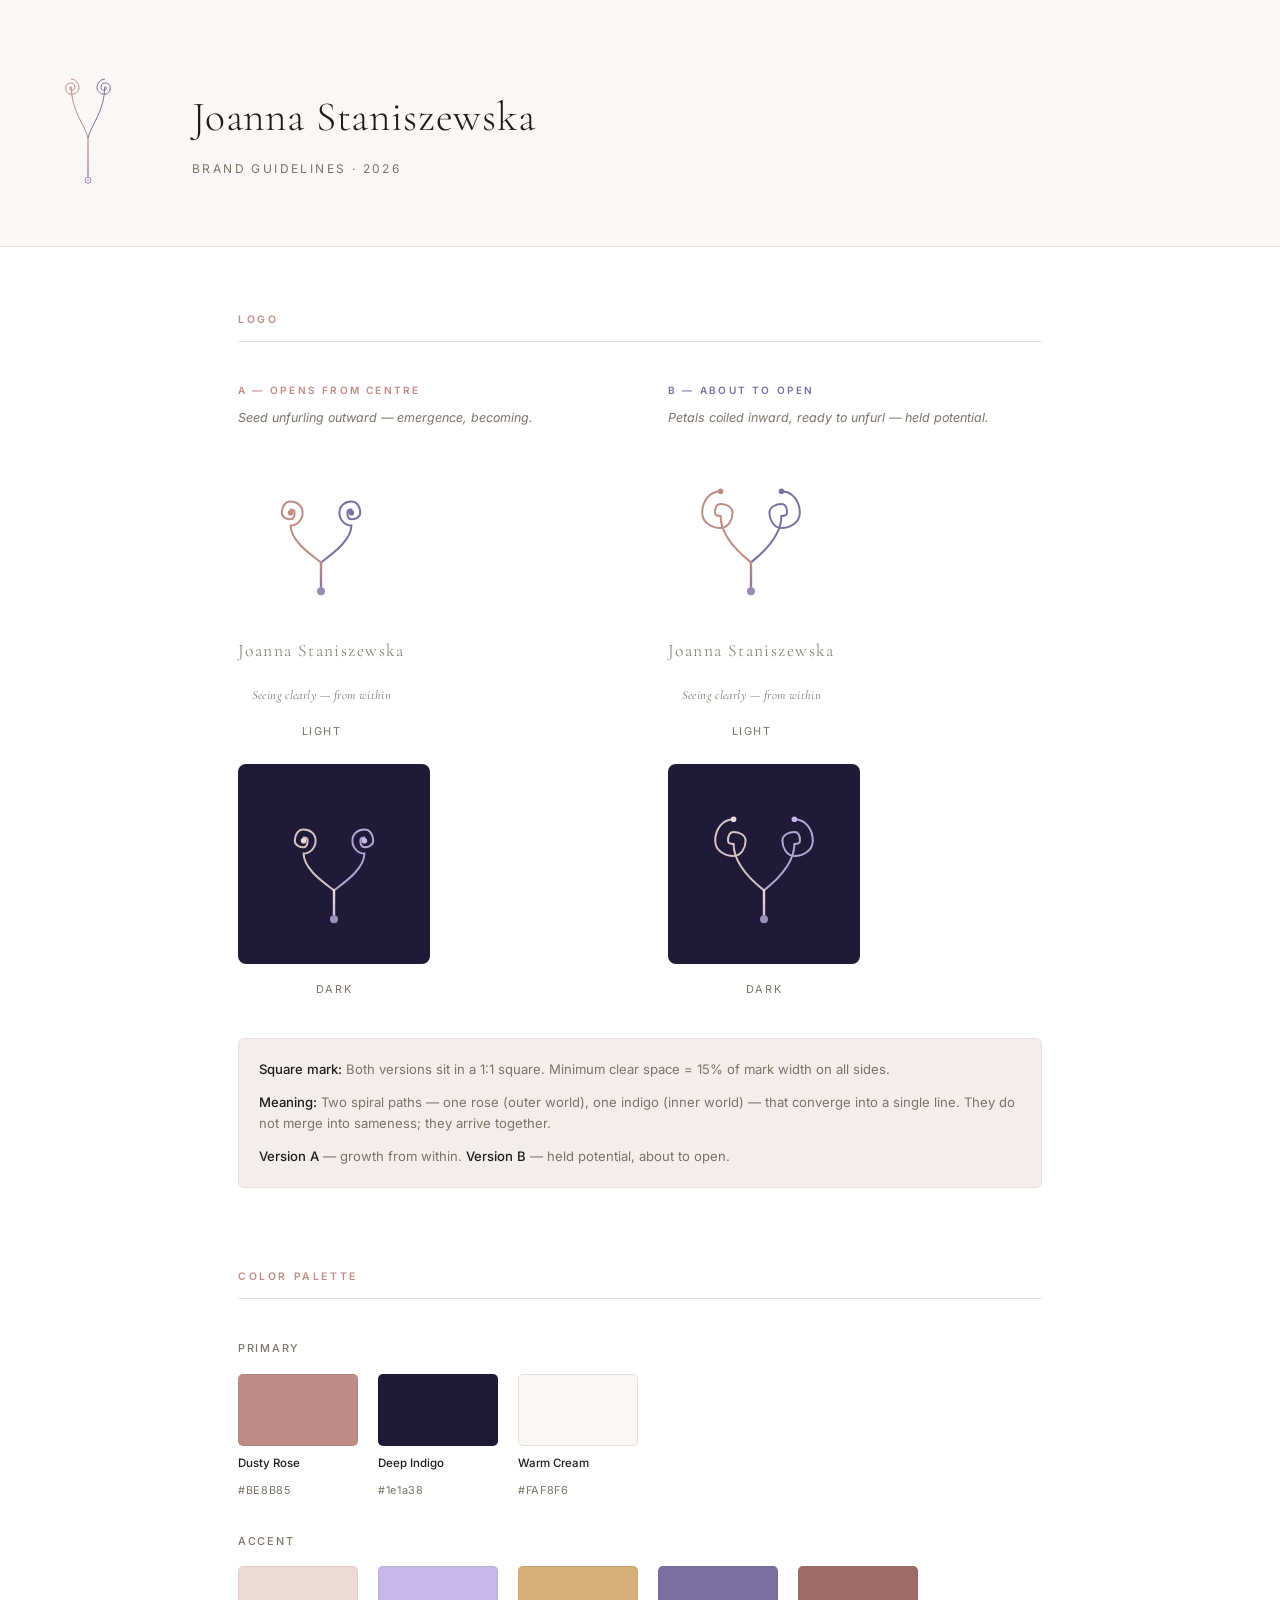
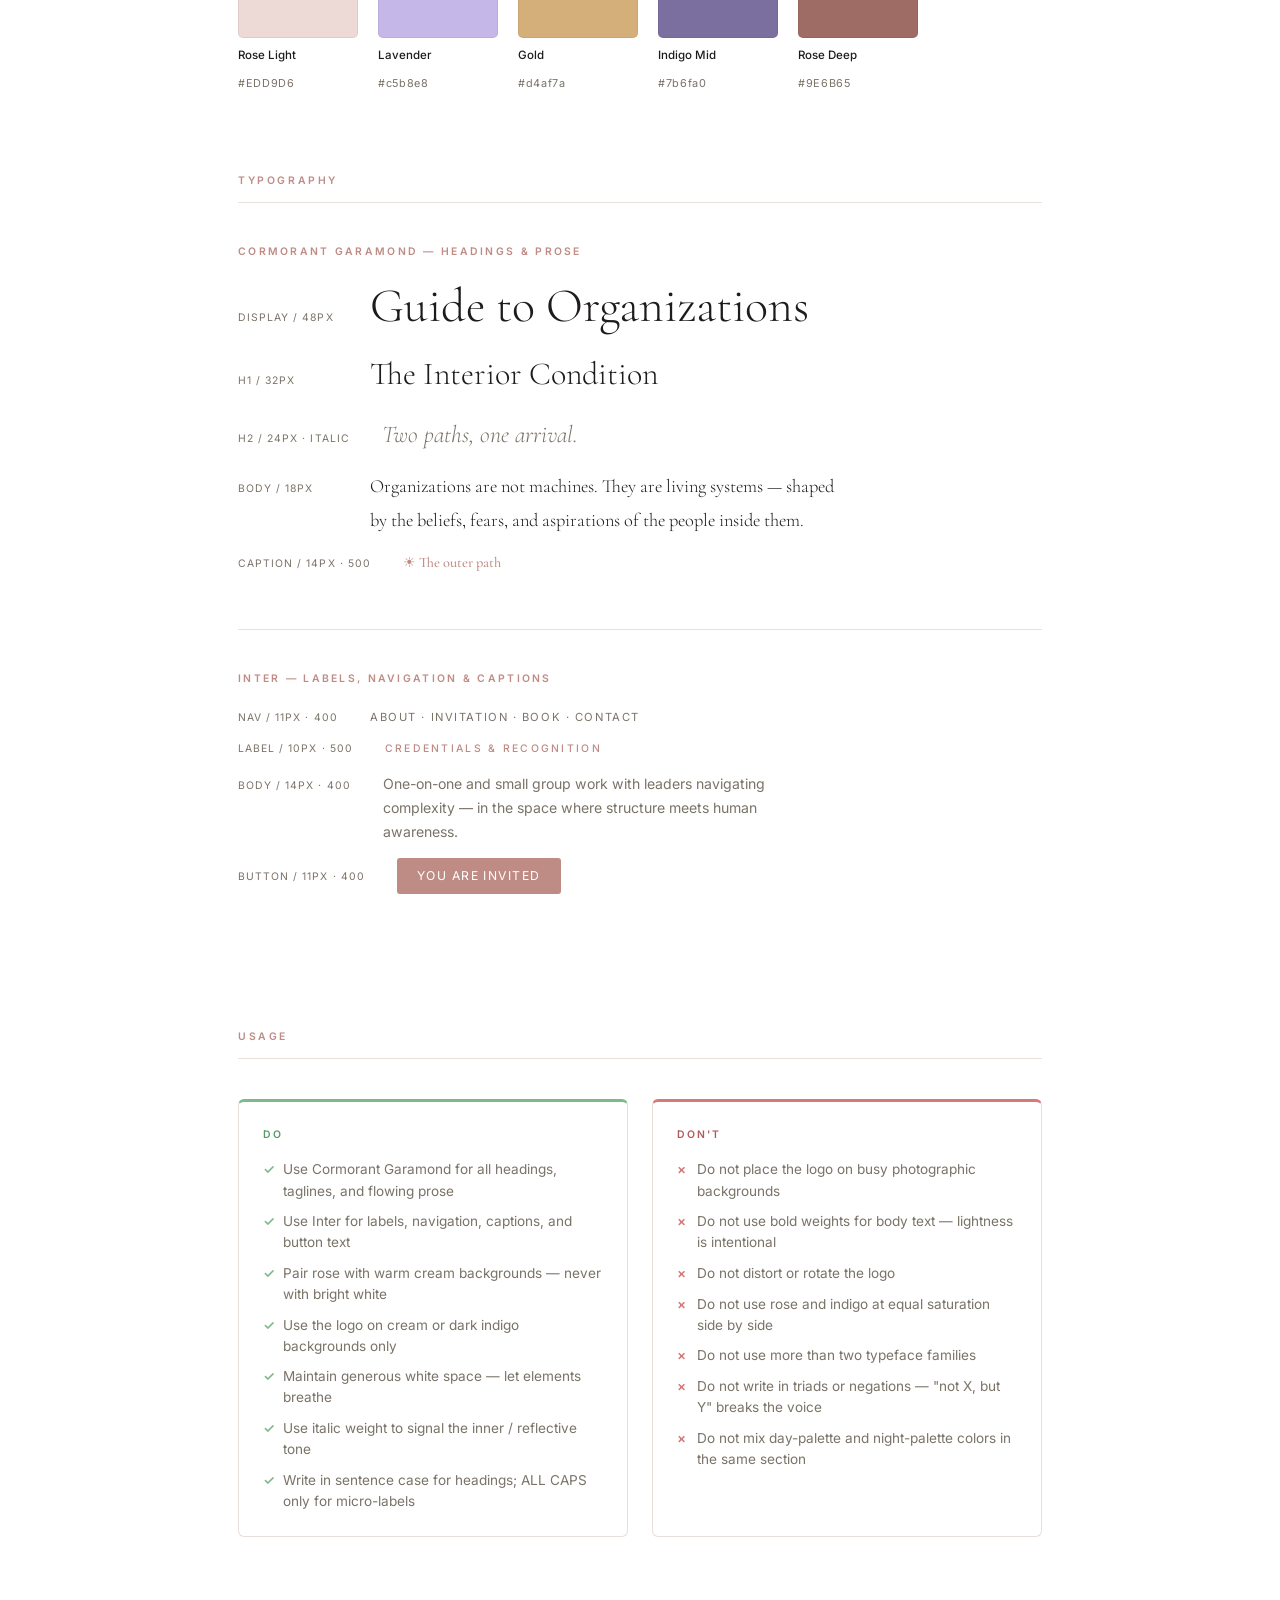
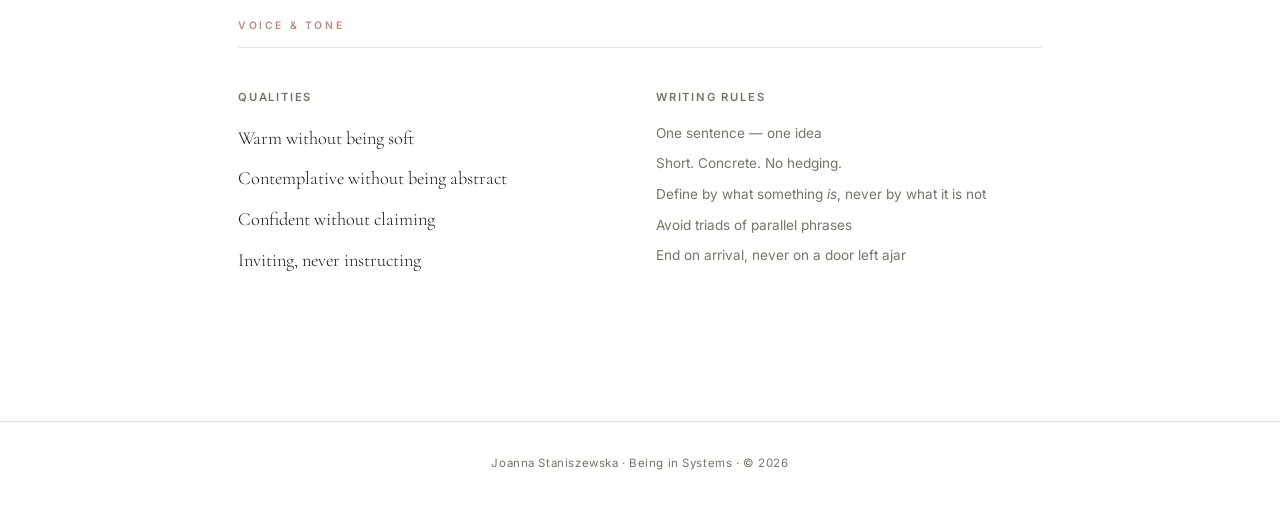
==== commit 03e12d59: "logo: V_A smaller spirals + solid dots; V_B redesigned CCW inward Version A: reduced outer radius (r" ====
--- a/brand.html
+++ b/brand.html
@@ -363,53 +363,51 @@
     <section class="brand-section">
       <h2 class="brand-section-title">Logo</h2>
 
-      <!-- Two versions side by side -->
+      <!-- Two versions side by side — updated spirals -->
       <div style="display:grid; grid-template-columns:1fr 1fr; gap:3.5rem; margin-bottom:2.5rem;">
 
-        <!-- ——— VERSION A: spiral opens from centre ——— -->
+        <!-- ——— VERSION A: spiral grows from centre outward ——— -->
         <div>
           <p style="font-size:0.63rem; font-weight:600; letter-spacing:0.22em; text-transform:uppercase; color:var(--rose); margin-bottom:0.6rem;">A — Opens from centre</p>
           <p style="font-size:0.78rem; color:var(--text-muted); font-style:italic; line-height:1.6; margin-bottom:1.5rem;">
-            Like a flower opening. The mark begins as a seed and unfurls outward — emergence, becoming.
+            Seed unfurling outward — emergence, becoming.
           </p>
           <div style="display:flex; gap:1.5rem; align-items:flex-start; flex-wrap:wrap;">
 
             <div class="logo-variant">
               <svg width="160" height="160" viewBox="0 0 200 200" fill="none" xmlns="http://www.w3.org/2000/svg">
                 <!--
-                  Left spiral A — rose, clockwise, grows from centre (62,76) outward.
-                  1.5 turns = 6 quarter-arc bezier segments.
-                  Control points computed with k=0.552 tangent method.
-                  Key nodes: (62,72)→(69,76)→(62,87)→(47,76)→(62,57)→(84,76)→(62,100)
+                  Left spiral A — rose, CW, grows from centre (62,76) outward. 1.5 turns.
+                  r sequence: 4→6→9→12→15→17. k=0.552 tangent method.
+                  Nodes: (62,72)→(67,76)→(62,84)→(51,76)→(62,62)→(77,76)→(62,92)
                 -->
-                <circle cx="62" cy="76" r="3" fill="#BE8B85" opacity="0.55"/>
+                <circle cx="62" cy="76" r="3.5" fill="#BE8B85"/>
                 <path d="M 62 72
-                         C 64 72, 69 72, 69 76
-                         C 69 80, 68 87, 62 87
-                         C 56 87, 47 84, 47 76
-                         C 47 68, 51.5 57, 62 57
-                         C 72.5 57, 84 64, 84 76
-                         C 84 88, 75 100, 62 100
-                         C 62 118, 90 132, 100 138"
-                      stroke="#BE8B85" stroke-width="3" stroke-linecap="round" fill="none"/>
+                         C 64 72, 67 73, 67 76
+                         C 67 79, 66 84, 62 84
+                         C 58 84, 51 82, 51 76
+                         C 51 70, 54 62, 62 62
+                         C 70 62, 77 67, 77 76
+                         C 77 85, 70 92, 62 92
+                         C 62 112, 90 130, 100 138"
+                      stroke="#BE8B85" stroke-width="2.5" stroke-linecap="round" fill="none"/>
                 <!--
-                  Right spiral A — indigo, counter-clockwise mirror.
-                  Key nodes: (138,72)→(131,76)→(138,87)→(153,76)→(138,57)→(116,76)→(138,100)
+                  Right spiral A — indigo, CCW mirror. Centre (138,76).
+                  Nodes: (138,72)→(133,76)→(138,84)→(149,76)→(138,62)→(123,76)→(138,92)
                 -->
-                <circle cx="138" cy="76" r="3" fill="#7b6fa0" opacity="0.55"/>
+                <circle cx="138" cy="76" r="3.5" fill="#7b6fa0"/>
                 <path d="M 138 72
-                         C 136 72, 131 72, 131 76
-                         C 131 80, 132 87, 138 87
-                         C 144 87, 153 84, 153 76
-                         C 153 68, 148.5 57, 138 57
-                         C 127.5 57, 116 64, 116 76
-                         C 116 88, 125 100, 138 100
-                         C 138 118, 110 132, 100 138"
-                      stroke="#7b6fa0" stroke-width="3" stroke-linecap="round" fill="none"/>
-                <!-- Merged line -->
-                <path d="M 100 138 L 100 168" stroke="url(#va_l)" stroke-width="3.5" stroke-linecap="round"/>
-                <circle cx="100" cy="174" r="5.5" stroke="url(#va_l)" stroke-width="2" fill="none" opacity="0.8"/>
-                <circle cx="100" cy="174" r="2.5" fill="#BE8B85" opacity="0.65"/>
+                         C 136 72, 133 73, 133 76
+                         C 133 79, 134 84, 138 84
+                         C 142 84, 149 82, 149 76
+                         C 149 70, 146 62, 138 62
+                         C 130 62, 123 67, 123 76
+                         C 123 85, 130 92, 138 92
+                         C 138 112, 110 130, 100 138"
+                      stroke="#7b6fa0" stroke-width="2.5" stroke-linecap="round" fill="none"/>
+                <!-- Merged line + solid end dot -->
+                <path d="M 100 138 L 100 168" stroke="url(#va_l)" stroke-width="3" stroke-linecap="round"/>
+                <circle cx="100" cy="174" r="5" fill="#7b6fa0" opacity="0.8"/>
                 <defs>
                   <linearGradient id="va_l" x1="100" y1="138" x2="100" y2="180" gradientUnits="userSpaceOnUse">
                     <stop offset="0%" stop-color="#BE8B85"/>
@@ -425,29 +423,28 @@
             <div class="logo-variant">
               <div class="logo-bg-dark" style="padding:1rem;">
                 <svg width="160" height="160" viewBox="0 0 200 200" fill="none" xmlns="http://www.w3.org/2000/svg">
-                  <circle cx="62" cy="76" r="3" fill="#EDD9D6" opacity="0.45"/>
+                  <circle cx="62" cy="76" r="3.5" fill="#EDD9D6"/>
                   <path d="M 62 72
-                           C 64 72, 69 72, 69 76
-                           C 69 80, 68 87, 62 87
-                           C 56 87, 47 84, 47 76
-                           C 47 68, 51.5 57, 62 57
-                           C 72.5 57, 84 64, 84 76
-                           C 84 88, 75 100, 62 100
-                           C 62 118, 90 132, 100 138"
-                        stroke="#EDD9D6" stroke-width="3" stroke-linecap="round" fill="none" opacity="0.85"/>
-                  <circle cx="138" cy="76" r="3" fill="#c5b8e8" opacity="0.45"/>
+                           C 64 72, 67 73, 67 76
+                           C 67 79, 66 84, 62 84
+                           C 58 84, 51 82, 51 76
+                           C 51 70, 54 62, 62 62
+                           C 70 62, 77 67, 77 76
+                           C 77 85, 70 92, 62 92
+                           C 62 112, 90 130, 100 138"
+                        stroke="#EDD9D6" stroke-width="2.5" stroke-linecap="round" fill="none" opacity="0.88"/>
+                  <circle cx="138" cy="76" r="3.5" fill="#c5b8e8"/>
                   <path d="M 138 72
-                           C 136 72, 131 72, 131 76
-                           C 131 80, 132 87, 138 87
-                           C 144 87, 153 84, 153 76
-                           C 153 68, 148.5 57, 138 57
-                           C 127.5 57, 116 64, 116 76
-                           C 116 88, 125 100, 138 100
-                           C 138 118, 110 132, 100 138"
-                        stroke="#c5b8e8" stroke-width="3" stroke-linecap="round" fill="none" opacity="0.85"/>
-                  <path d="M 100 138 L 100 168" stroke="url(#va_d)" stroke-width="3.5" stroke-linecap="round"/>
-                  <circle cx="100" cy="174" r="5.5" stroke="url(#va_d)" stroke-width="2" fill="none" opacity="0.7"/>
-                  <circle cx="100" cy="174" r="2.5" fill="#EDD9D6" opacity="0.55"/>
+                           C 136 72, 133 73, 133 76
+                           C 133 79, 134 84, 138 84
+                           C 142 84, 149 82, 149 76
+                           C 149 70, 146 62, 138 62
+                           C 130 62, 123 67, 123 76
+                           C 123 85, 130 92, 138 92
+                           C 138 112, 110 130, 100 138"
+                        stroke="#c5b8e8" stroke-width="2.5" stroke-linecap="round" fill="none" opacity="0.88"/>
+                  <path d="M 100 138 L 100 168" stroke="url(#va_d)" stroke-width="3" stroke-linecap="round"/>
+                  <circle cx="100" cy="174" r="5" fill="#c5b8e8" opacity="0.75"/>
                   <defs>
                     <linearGradient id="va_d" x1="100" y1="138" x2="100" y2="180" gradientUnits="userSpaceOnUse">
                       <stop offset="0%" stop-color="#EDD9D6"/>
@@ -462,50 +459,50 @@
           </div>
         </div>
 
-        <!-- ——— VERSION B: spiral opens from outside ——— -->
+        <!-- ——— VERSION B: spiral winds CCW inward — like a bud about to open ——— -->
         <div>
-          <p style="font-size:0.63rem; font-weight:600; letter-spacing:0.22em; text-transform:uppercase; color:#7b6fa0; margin-bottom:0.6rem;">B — Opens from outside</p>
+          <p style="font-size:0.63rem; font-weight:600; letter-spacing:0.22em; text-transform:uppercase; color:#7b6fa0; margin-bottom:0.6rem;">B — About to open</p>
           <p style="font-size:0.78rem; color:var(--text-muted); font-style:italic; line-height:1.6; margin-bottom:1.5rem;">
-            Like a flower in full bloom. The spiral enters wide from the outer edge and arrives at the centre — presence, fullness.
+            Petals coiled inward, ready to unfurl — held potential.
           </p>
           <div style="display:flex; gap:1.5rem; align-items:flex-start; flex-wrap:wrap;">
 
             <div class="logo-variant">
               <svg width="160" height="160" viewBox="0 0 200 200" fill="none" xmlns="http://www.w3.org/2000/svg">
                 <!--
-                  Left spiral B — rose, clockwise, shrinks from outer top (62,49) inward.
-                  1.5 turns = 6 quarter-arc bezier segments.
-                  Key nodes: (62,49)→(85,76)→(62,95)→(47,76)→(62,65)→(69,76)→(62,80)
-                  r decreasing: 27→23→19→15→11→7→4
+                  Left spiral B — rose, CCW from outer top (62,49) winding inward.
+                  CCW: top→LEFT→bottom→right→top-inner→left-inner→bottom-inner
+                  r decreasing: 27→23→19→15→11→7→4. k=0.552 tangent.
+                  Nodes: (62,49)→(39,76)→(62,95)→(77,76)→(62,65)→(55,76)→(62,80)
                 -->
-                <circle cx="62" cy="49" r="3" fill="#BE8B85" opacity="0.5"/>
+                <circle cx="62" cy="49" r="3.5" fill="#BE8B85"/>
                 <path d="M 62 49
-                         C 77 49, 85 63, 85 76
-                         C 85 89, 72 95, 62 95
-                         C 52 95, 47 84, 47 76
-                         C 47 68, 56 65, 62 65
-                         C 68 65, 69 72, 69 76
-                         C 69 80, 64 80, 62 80
+                         C 47 49, 39 63, 39 76
+                         C 39 89, 52 95, 62 95
+                         C 72 95, 77 84, 77 76
+                         C 77 68, 68 65, 62 65
+                         C 56 65, 55 72, 55 76
+                         C 55 80, 60 80, 62 80
                          C 62 108, 90 130, 100 138"
-                      stroke="#BE8B85" stroke-width="3" stroke-linecap="round" fill="none"/>
+                      stroke="#BE8B85" stroke-width="2.5" stroke-linecap="round" fill="none"/>
                 <!--
-                  Right spiral B — indigo, counter-clockwise mirror.
-                  Key nodes: (138,49)→(115,76)→(138,95)→(153,76)→(138,65)→(131,76)→(138,80)
+                  Right spiral B — indigo, CW mirror. Centre (138,76).
+                  CW from top: top→RIGHT→bottom→left→top-inner→right-inner→bottom-inner
+                  Nodes: (138,49)→(161,76)→(138,95)→(123,76)→(138,65)→(145,76)→(138,80)
                 -->
-                <circle cx="138" cy="49" r="3" fill="#7b6fa0" opacity="0.5"/>
+                <circle cx="138" cy="49" r="3.5" fill="#7b6fa0"/>
                 <path d="M 138 49
-                         C 123 49, 115 63, 115 76
-                         C 115 89, 128 95, 138 95
-                         C 148 95, 153 84, 153 76
-                         C 153 68, 144 65, 138 65
-                         C 132 65, 131 72, 131 76
-                         C 131 80, 136 80, 138 80
+                         C 153 49, 161 63, 161 76
+                         C 161 89, 148 95, 138 95
+                         C 128 95, 123 84, 123 76
+                         C 123 68, 132 65, 138 65
+                         C 144 65, 145 72, 145 76
+                         C 145 80, 140 80, 138 80
                          C 138 108, 110 130, 100 138"
-                      stroke="#7b6fa0" stroke-width="3" stroke-linecap="round" fill="none"/>
-                <!-- Merged line -->
-                <path d="M 100 138 L 100 168" stroke="url(#vb_l)" stroke-width="3.5" stroke-linecap="round"/>
-                <circle cx="100" cy="174" r="5.5" stroke="url(#vb_l)" stroke-width="2" fill="none" opacity="0.8"/>
-                <circle cx="100" cy="174" r="2.5" fill="#BE8B85" opacity="0.65"/>
+                      stroke="#7b6fa0" stroke-width="2.5" stroke-linecap="round" fill="none"/>
+                <!-- Merged line + solid end dot -->
+                <path d="M 100 138 L 100 168" stroke="url(#vb_l)" stroke-width="3" stroke-linecap="round"/>
+                <circle cx="100" cy="174" r="5" fill="#7b6fa0" opacity="0.8"/>
                 <defs>
                   <linearGradient id="vb_l" x1="100" y1="138" x2="100" y2="180" gradientUnits="userSpaceOnUse">
                     <stop offset="0%" stop-color="#BE8B85"/>
@@ -521,29 +518,28 @@
             <div class="logo-variant">
               <div class="logo-bg-dark" style="padding:1rem;">
                 <svg width="160" height="160" viewBox="0 0 200 200" fill="none" xmlns="http://www.w3.org/2000/svg">
-                  <circle cx="62" cy="49" r="3" fill="#EDD9D6" opacity="0.4"/>
+                  <circle cx="62" cy="49" r="3.5" fill="#EDD9D6"/>
                   <path d="M 62 49
-                           C 77 49, 85 63, 85 76
-                           C 85 89, 72 95, 62 95
-                           C 52 95, 47 84, 47 76
-                           C 47 68, 56 65, 62 65
-                           C 68 65, 69 72, 69 76
-                           C 69 80, 64 80, 62 80
+                           C 47 49, 39 63, 39 76
+                           C 39 89, 52 95, 62 95
+                           C 72 95, 77 84, 77 76
+                           C 77 68, 68 65, 62 65
+                           C 56 65, 55 72, 55 76
+                           C 55 80, 60 80, 62 80
                            C 62 108, 90 130, 100 138"
-                        stroke="#EDD9D6" stroke-width="3" stroke-linecap="round" fill="none" opacity="0.85"/>
-                  <circle cx="138" cy="49" r="3" fill="#c5b8e8" opacity="0.4"/>
+                        stroke="#EDD9D6" stroke-width="2.5" stroke-linecap="round" fill="none" opacity="0.88"/>
+                  <circle cx="138" cy="49" r="3.5" fill="#c5b8e8"/>
                   <path d="M 138 49
-                           C 123 49, 115 63, 115 76
-                           C 115 89, 128 95, 138 95
-                           C 148 95, 153 84, 153 76
-                           C 153 68, 144 65, 138 65
-                           C 132 65, 131 72, 131 76
-                           C 131 80, 136 80, 138 80
+                           C 153 49, 161 63, 161 76
+                           C 161 89, 148 95, 138 95
+                           C 128 95, 123 84, 123 76
+                           C 123 68, 132 65, 138 65
+                           C 144 65, 145 72, 145 76
+                           C 145 80, 140 80, 138 80
                            C 138 108, 110 130, 100 138"
-                        stroke="#c5b8e8" stroke-width="3" stroke-linecap="round" fill="none" opacity="0.85"/>
-                  <path d="M 100 138 L 100 168" stroke="url(#vb_d)" stroke-width="3.5" stroke-linecap="round"/>
-                  <circle cx="100" cy="174" r="5.5" stroke="url(#vb_d)" stroke-width="2" fill="none" opacity="0.7"/>
-                  <circle cx="100" cy="174" r="2.5" fill="#EDD9D6" opacity="0.55"/>
+                        stroke="#c5b8e8" stroke-width="2.5" stroke-linecap="round" fill="none" opacity="0.88"/>
+                  <path d="M 100 138 L 100 168" stroke="url(#vb_d)" stroke-width="3" stroke-linecap="round"/>
+                  <circle cx="100" cy="174" r="5" fill="#c5b8e8" opacity="0.75"/>
                   <defs>
                     <linearGradient id="vb_d" x1="100" y1="138" x2="100" y2="180" gradientUnits="userSpaceOnUse">
                       <stop offset="0%" stop-color="#EDD9D6"/>
@@ -563,7 +559,7 @@
       <div class="logo-clearspace">
         <p><strong>Square mark:</strong> Both versions sit in a 1:1 square. Minimum clear space = 15% of mark width on all sides.</p>
         <p style="margin-top:0.75rem;"><strong>Meaning:</strong> Two spiral paths — one rose (outer world), one indigo (inner world) — that converge into a single line. They do not merge into sameness; they arrive together.</p>
-        <p style="margin-top:0.75rem;"><strong>Version choice:</strong> A for contexts of growth and emergence. B for contexts of wholeness and presence.</p>
+        <p style="margin-top:0.75rem;"><strong>Version A</strong> — growth from within. <strong>Version B</strong> — held potential, about to open.</p>
       </div>
 
     </section>
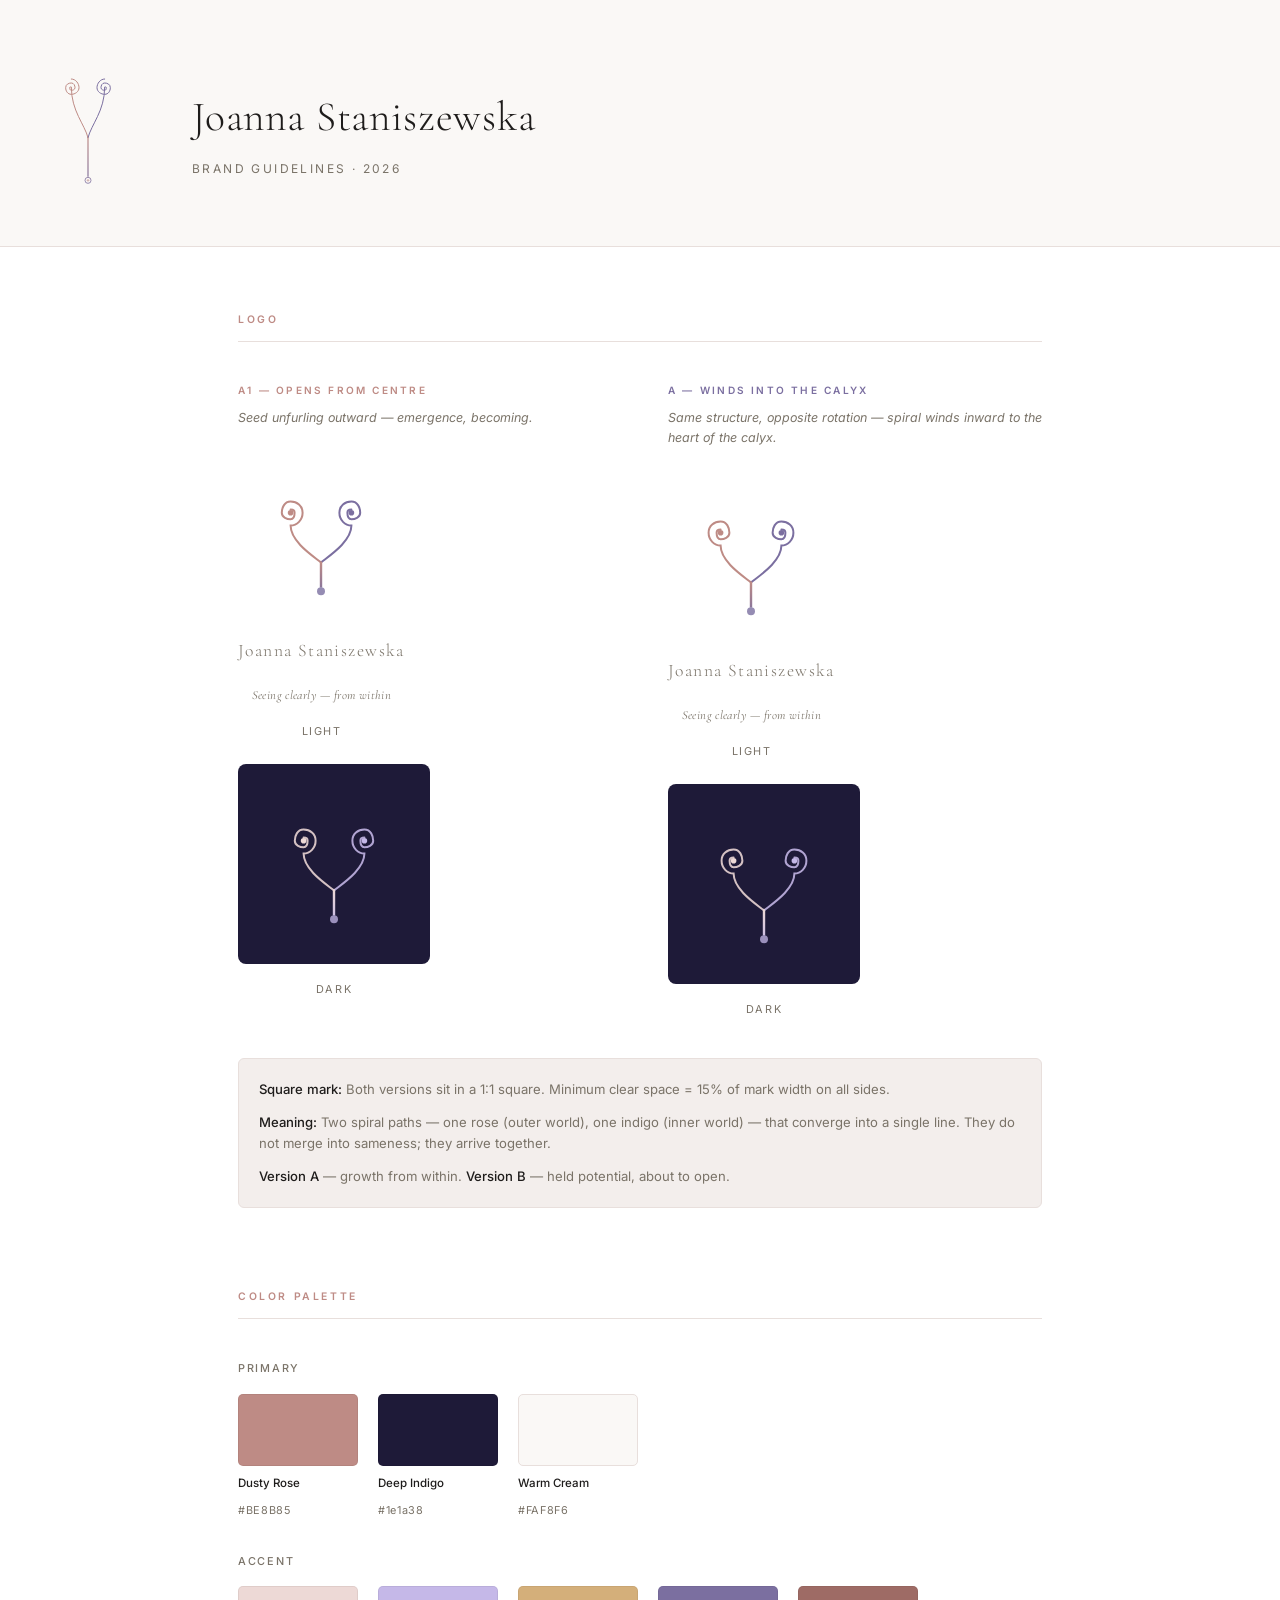
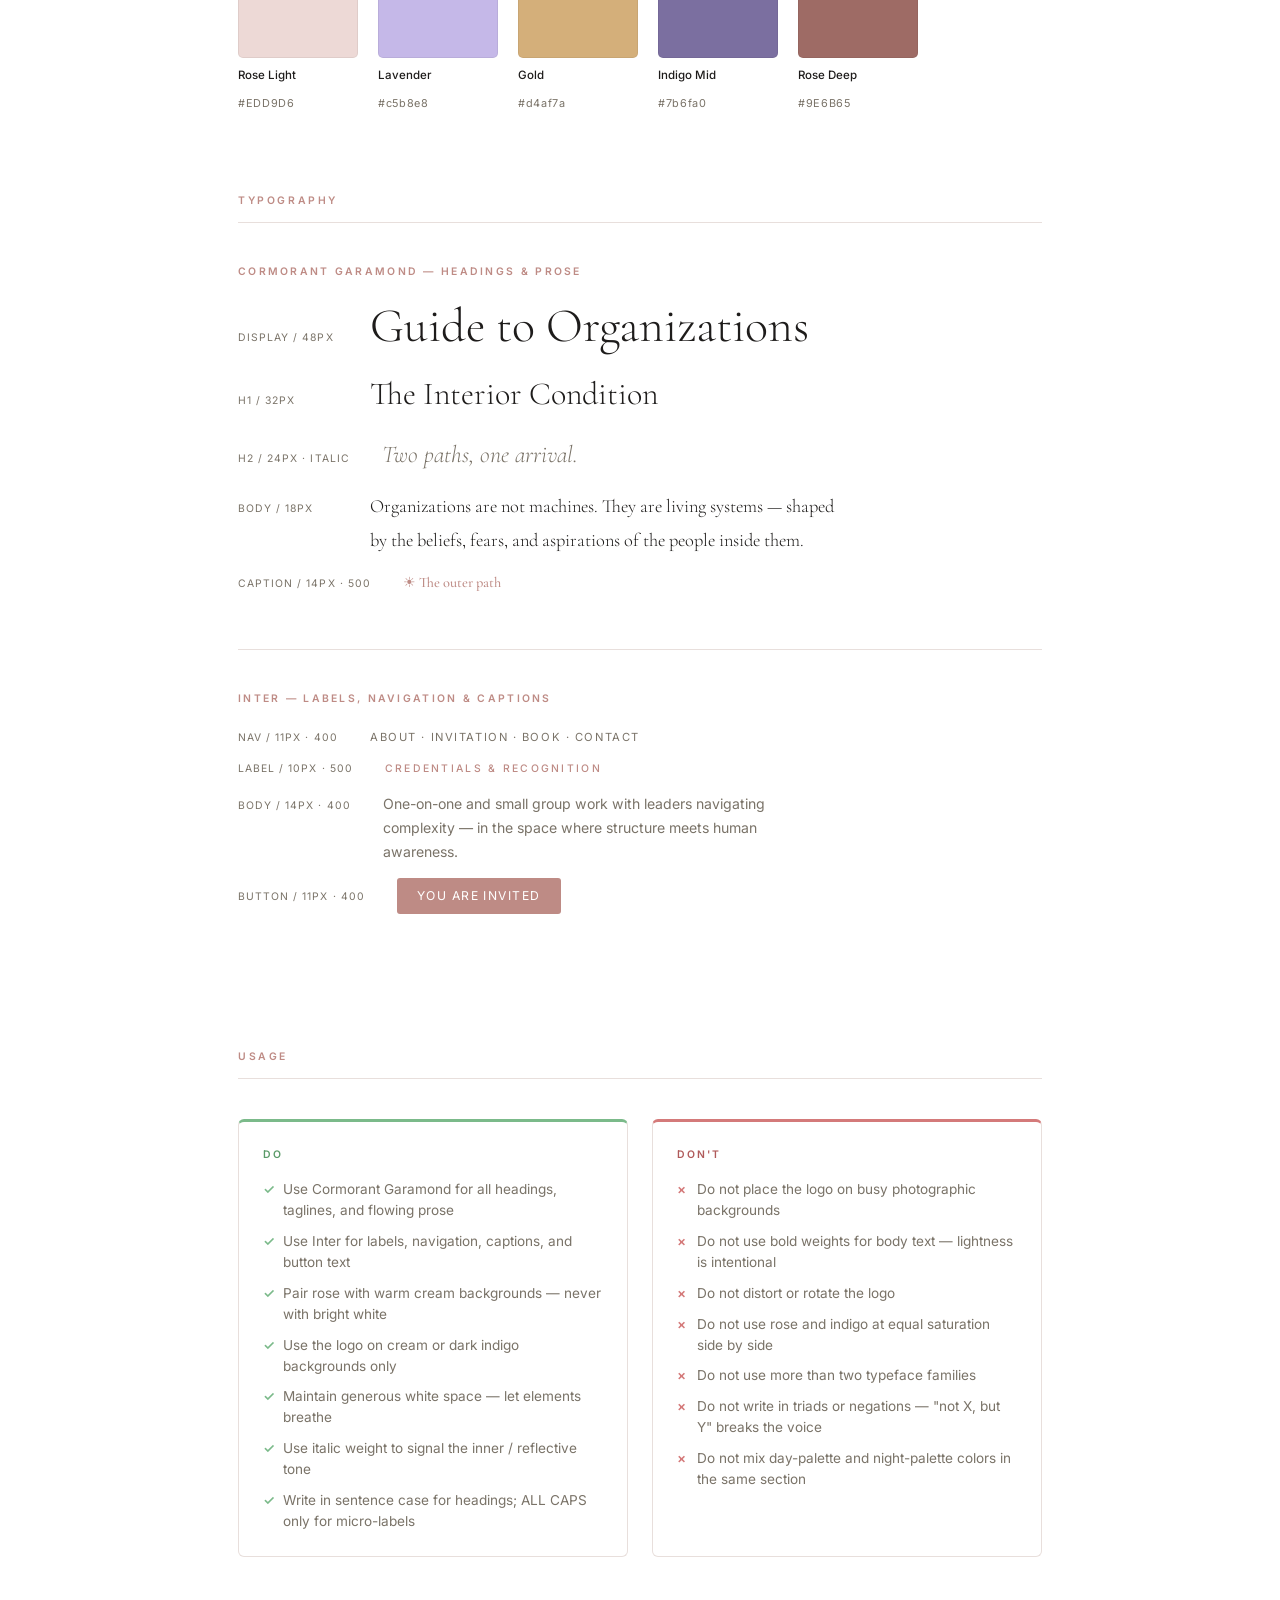
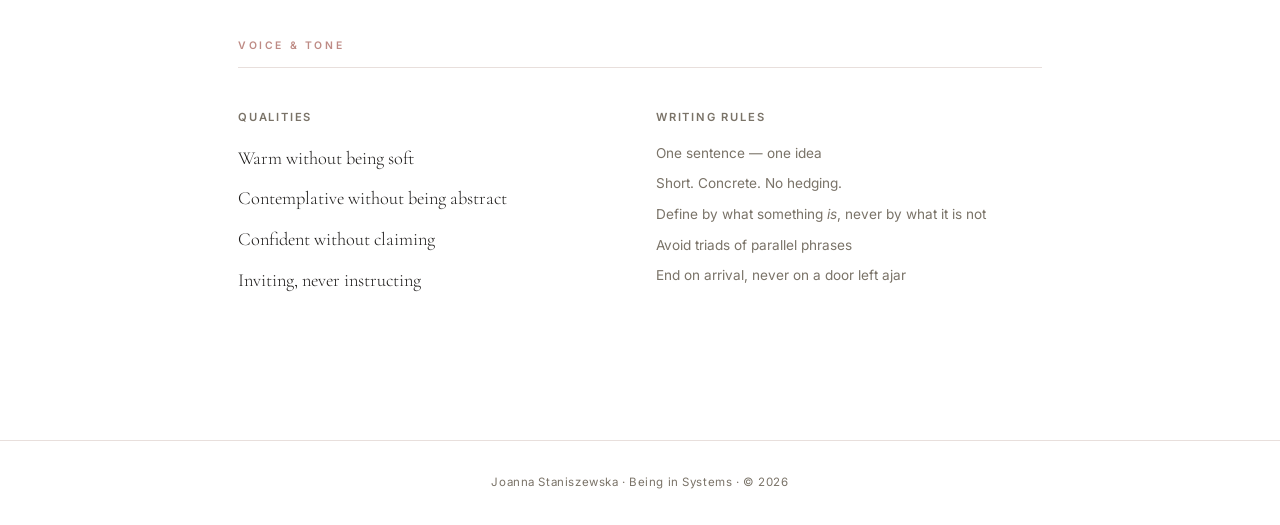
==== commit ac2ee005: "Logo: finalise version A (CCW spiral — winds into calyx centre) - Rename A→A1 (outward CW), B→A (inw" ====
--- a/brand.html
+++ b/brand.html
@@ -366,9 +366,9 @@
       <!-- Two versions side by side — updated spirals -->
       <div style="display:grid; grid-template-columns:1fr 1fr; gap:3.5rem; margin-bottom:2.5rem;">
 
-        <!-- ——— VERSION A: spiral grows from centre outward ——— -->
+        <!-- ——— VERSION A1: spiral grows from centre outward ——— -->
         <div>
-          <p style="font-size:0.63rem; font-weight:600; letter-spacing:0.22em; text-transform:uppercase; color:var(--rose); margin-bottom:0.6rem;">A — Opens from centre</p>
+          <p style="font-size:0.63rem; font-weight:600; letter-spacing:0.22em; text-transform:uppercase; color:var(--rose); margin-bottom:0.6rem;">A1 — Opens from centre</p>
           <p style="font-size:0.78rem; color:var(--text-muted); font-style:italic; line-height:1.6; margin-bottom:1.5rem;">
             Seed unfurling outward — emergence, becoming.
           </p>
@@ -459,46 +459,47 @@
           </div>
         </div>
 
-        <!-- ——— VERSION B: spiral winds CCW inward — like a bud about to open ——— -->
+        <!-- ——— VERSION A: spiral winds CCW — opposite rotation to A1 ——— -->
         <div>
-          <p style="font-size:0.63rem; font-weight:600; letter-spacing:0.22em; text-transform:uppercase; color:#7b6fa0; margin-bottom:0.6rem;">B — About to open</p>
+          <p style="font-size:0.63rem; font-weight:600; letter-spacing:0.22em; text-transform:uppercase; color:#7b6fa0; margin-bottom:0.6rem;">A — Winds into the calyx</p>
           <p style="font-size:0.78rem; color:var(--text-muted); font-style:italic; line-height:1.6; margin-bottom:1.5rem;">
-            Petals coiled inward, ready to unfurl — held potential.
+            Same structure, opposite rotation — spiral winds inward to the heart of the calyx.
           </p>
           <div style="display:flex; gap:1.5rem; align-items:flex-start; flex-wrap:wrap;">
 
             <div class="logo-variant">
               <svg width="160" height="160" viewBox="0 0 200 200" fill="none" xmlns="http://www.w3.org/2000/svg">
                 <!--
-                  Left spiral B — rose, CCW from outer top (62,49) winding inward.
-                  CCW: top→LEFT→bottom→right→top-inner→left-inner→bottom-inner
-                  r decreasing: 27→23→19→15→11→7→4. k=0.552 tangent.
-                  Nodes: (62,49)→(39,76)→(62,95)→(77,76)→(62,65)→(55,76)→(62,80)
+                  Version A — CCW spiral (opposite rotation to A1).
+                  A1 left goes CW: centre → RIGHT → down → left → up → right-outer → down-outer
+                  A   left goes CCW: centre → LEFT → down → right → up → left-outer → down-outer
+                  Mirror of A1 beziers around the spiral centre x=62.
+                  Nodes: (62,72)→(57,76)→(62,84)→(73,76)→(62,62)→(47,76)→(62,92)→merge
                 -->
-                <circle cx="62" cy="49" r="3.5" fill="#BE8B85"/>
-                <path d="M 62 49
-                         C 47 49, 39 63, 39 76
-                         C 39 89, 52 95, 62 95
-                         C 72 95, 77 84, 77 76
-                         C 77 68, 68 65, 62 65
-                         C 56 65, 55 72, 55 76
-                         C 55 80, 60 80, 62 80
-                         C 62 108, 90 130, 100 138"
+                <circle cx="62" cy="76" r="3.5" fill="#BE8B85"/>
+                <path d="M 62 72
+                         C 60 72, 57 73, 57 76
+                         C 57 79, 58 84, 62 84
+                         C 66 84, 73 82, 73 76
+                         C 73 70, 70 62, 62 62
+                         C 54 62, 47 67, 47 76
+                         C 47 85, 54 92, 62 92
+                         C 62 112, 90 130, 100 138"
                       stroke="#BE8B85" stroke-width="2.5" stroke-linecap="round" fill="none"/>
                 <!--
-                  Right spiral B — indigo, CW mirror. Centre (138,76).
-                  CW from top: top→RIGHT→bottom→left→top-inner→right-inner→bottom-inner
-                  Nodes: (138,49)→(161,76)→(138,95)→(123,76)→(138,65)→(145,76)→(138,80)
+                  Right spiral A — mirror of left at x=100 (x'=200-x).
+                  Goes CW from centre (opposite of A1 right which is CCW).
+                  Nodes: (138,72)→(143,76)→(138,84)→(127,76)→(138,62)→(153,76)→(138,92)→merge
                 -->
-                <circle cx="138" cy="49" r="3.5" fill="#7b6fa0"/>
-                <path d="M 138 49
-                         C 153 49, 161 63, 161 76
-                         C 161 89, 148 95, 138 95
-                         C 128 95, 123 84, 123 76
-                         C 123 68, 132 65, 138 65
-                         C 144 65, 145 72, 145 76
-                         C 145 80, 140 80, 138 80
-                         C 138 108, 110 130, 100 138"
+                <circle cx="138" cy="76" r="3.5" fill="#7b6fa0"/>
+                <path d="M 138 72
+                         C 140 72, 143 73, 143 76
+                         C 143 79, 142 84, 138 84
+                         C 134 84, 127 82, 127 76
+                         C 127 70, 130 62, 138 62
+                         C 146 62, 153 67, 153 76
+                         C 153 85, 146 92, 138 92
+                         C 138 112, 110 130, 100 138"
                       stroke="#7b6fa0" stroke-width="2.5" stroke-linecap="round" fill="none"/>
                 <!-- Merged line + solid end dot -->
                 <path d="M 100 138 L 100 168" stroke="url(#vb_l)" stroke-width="3" stroke-linecap="round"/>
@@ -518,26 +519,27 @@
             <div class="logo-variant">
               <div class="logo-bg-dark" style="padding:1rem;">
                 <svg width="160" height="160" viewBox="0 0 200 200" fill="none" xmlns="http://www.w3.org/2000/svg">
-                  <circle cx="62" cy="49" r="3.5" fill="#EDD9D6"/>
-                  <path d="M 62 49
-                           C 47 49, 39 63, 39 76
-                           C 39 89, 52 95, 62 95
-                           C 72 95, 77 84, 77 76
-                           C 77 68, 68 65, 62 65
-                           C 56 65, 55 72, 55 76
-                           C 55 80, 60 80, 62 80
-                           C 62 108, 90 130, 100 138"
+                  <circle cx="62" cy="76" r="3.5" fill="#EDD9D6"/>
+                  <path d="M 62 72
+                           C 60 72, 57 73, 57 76
+                           C 57 79, 58 84, 62 84
+                           C 66 84, 73 82, 73 76
+                           C 73 70, 70 62, 62 62
+                           C 54 62, 47 67, 47 76
+                           C 47 85, 54 92, 62 92
+                           C 62 112, 90 130, 100 138"
                         stroke="#EDD9D6" stroke-width="2.5" stroke-linecap="round" fill="none" opacity="0.88"/>
-                  <circle cx="138" cy="49" r="3.5" fill="#c5b8e8"/>
-                  <path d="M 138 49
-                           C 153 49, 161 63, 161 76
-                           C 161 89, 148 95, 138 95
-                           C 128 95, 123 84, 123 76
-                           C 123 68, 132 65, 138 65
-                           C 144 65, 145 72, 145 76
-                           C 145 80, 140 80, 138 80
-                           C 138 108, 110 130, 100 138"
+                  <circle cx="138" cy="76" r="3.5" fill="#c5b8e8"/>
+                  <path d="M 138 72
+                           C 140 72, 143 73, 143 76
+                           C 143 79, 142 84, 138 84
+                           C 134 84, 127 82, 127 76
+                           C 127 70, 130 62, 138 62
+                           C 146 62, 153 67, 153 76
+                           C 153 85, 146 92, 138 92
+                           C 138 112, 110 130, 100 138"
                         stroke="#c5b8e8" stroke-width="2.5" stroke-linecap="round" fill="none" opacity="0.88"/>
+
                   <path d="M 100 138 L 100 168" stroke="url(#vb_d)" stroke-width="3" stroke-linecap="round"/>
                   <circle cx="100" cy="174" r="5" fill="#c5b8e8" opacity="0.75"/>
                   <defs>
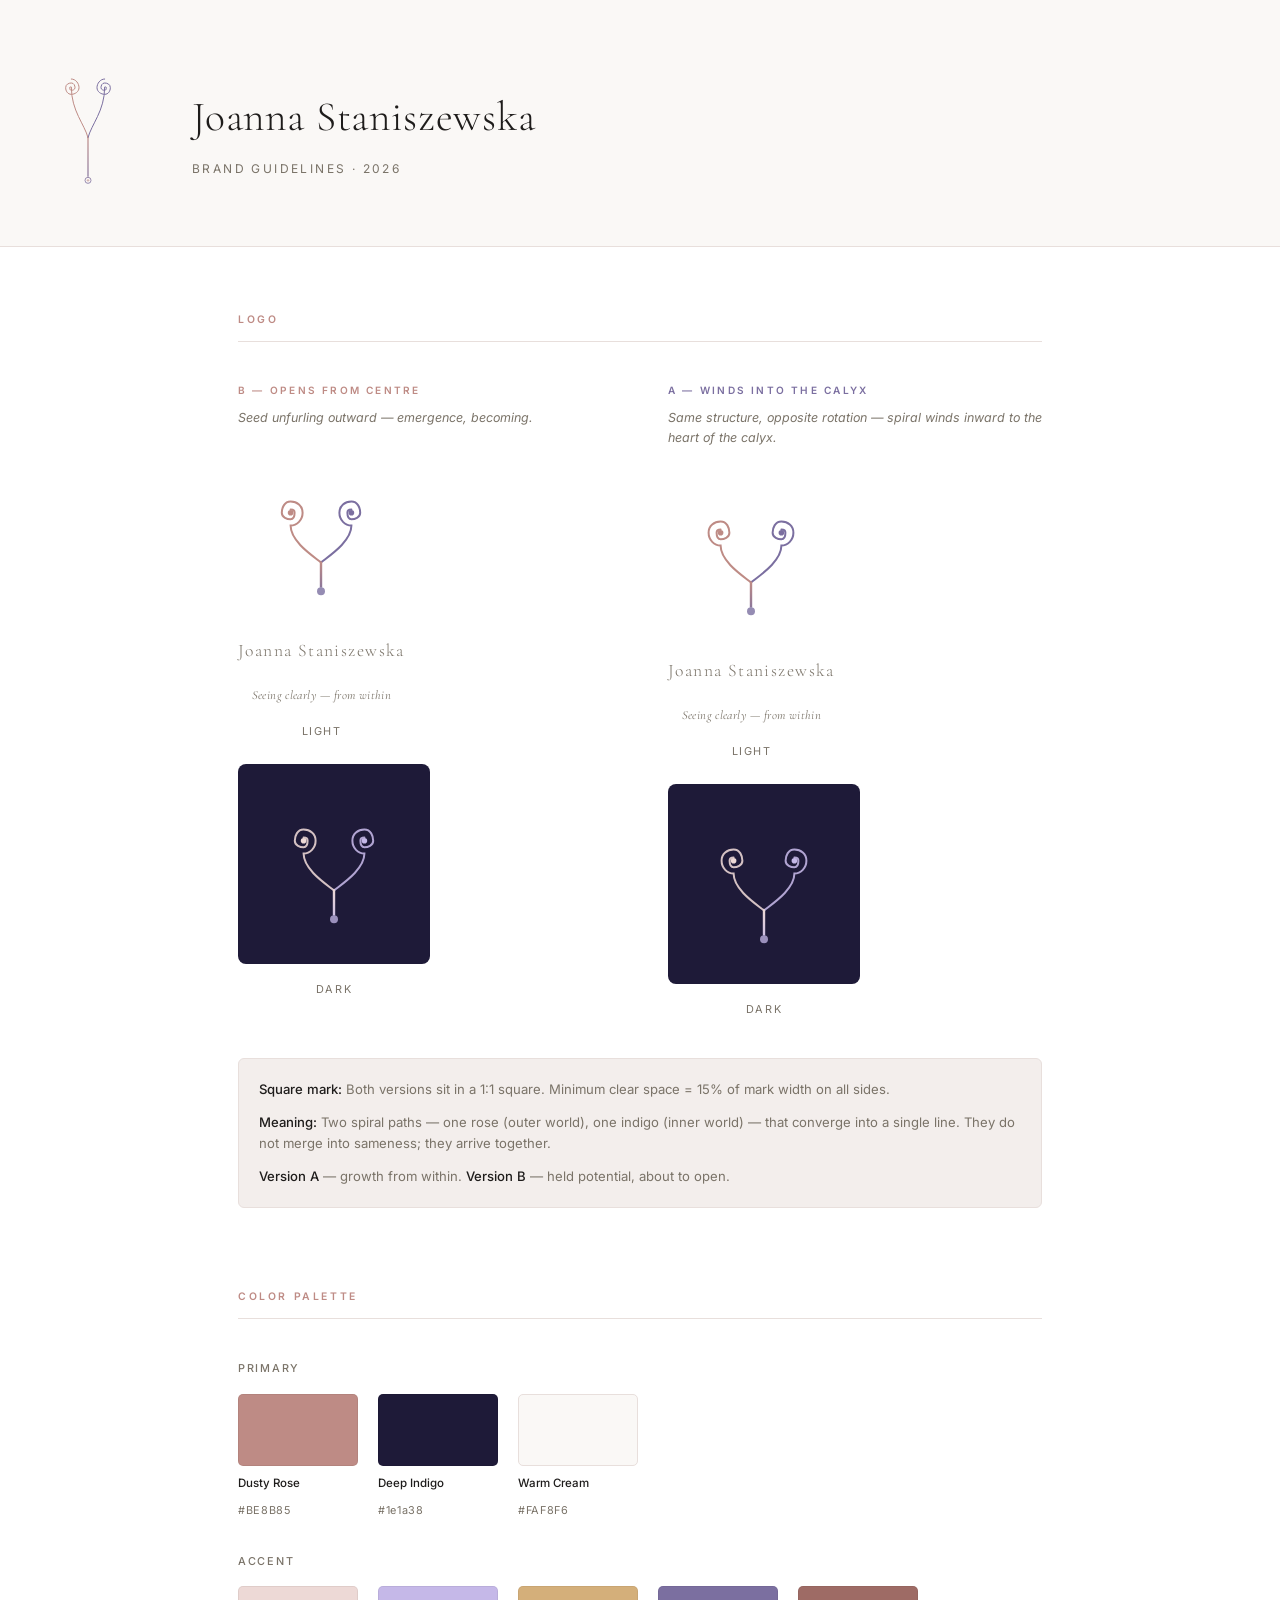
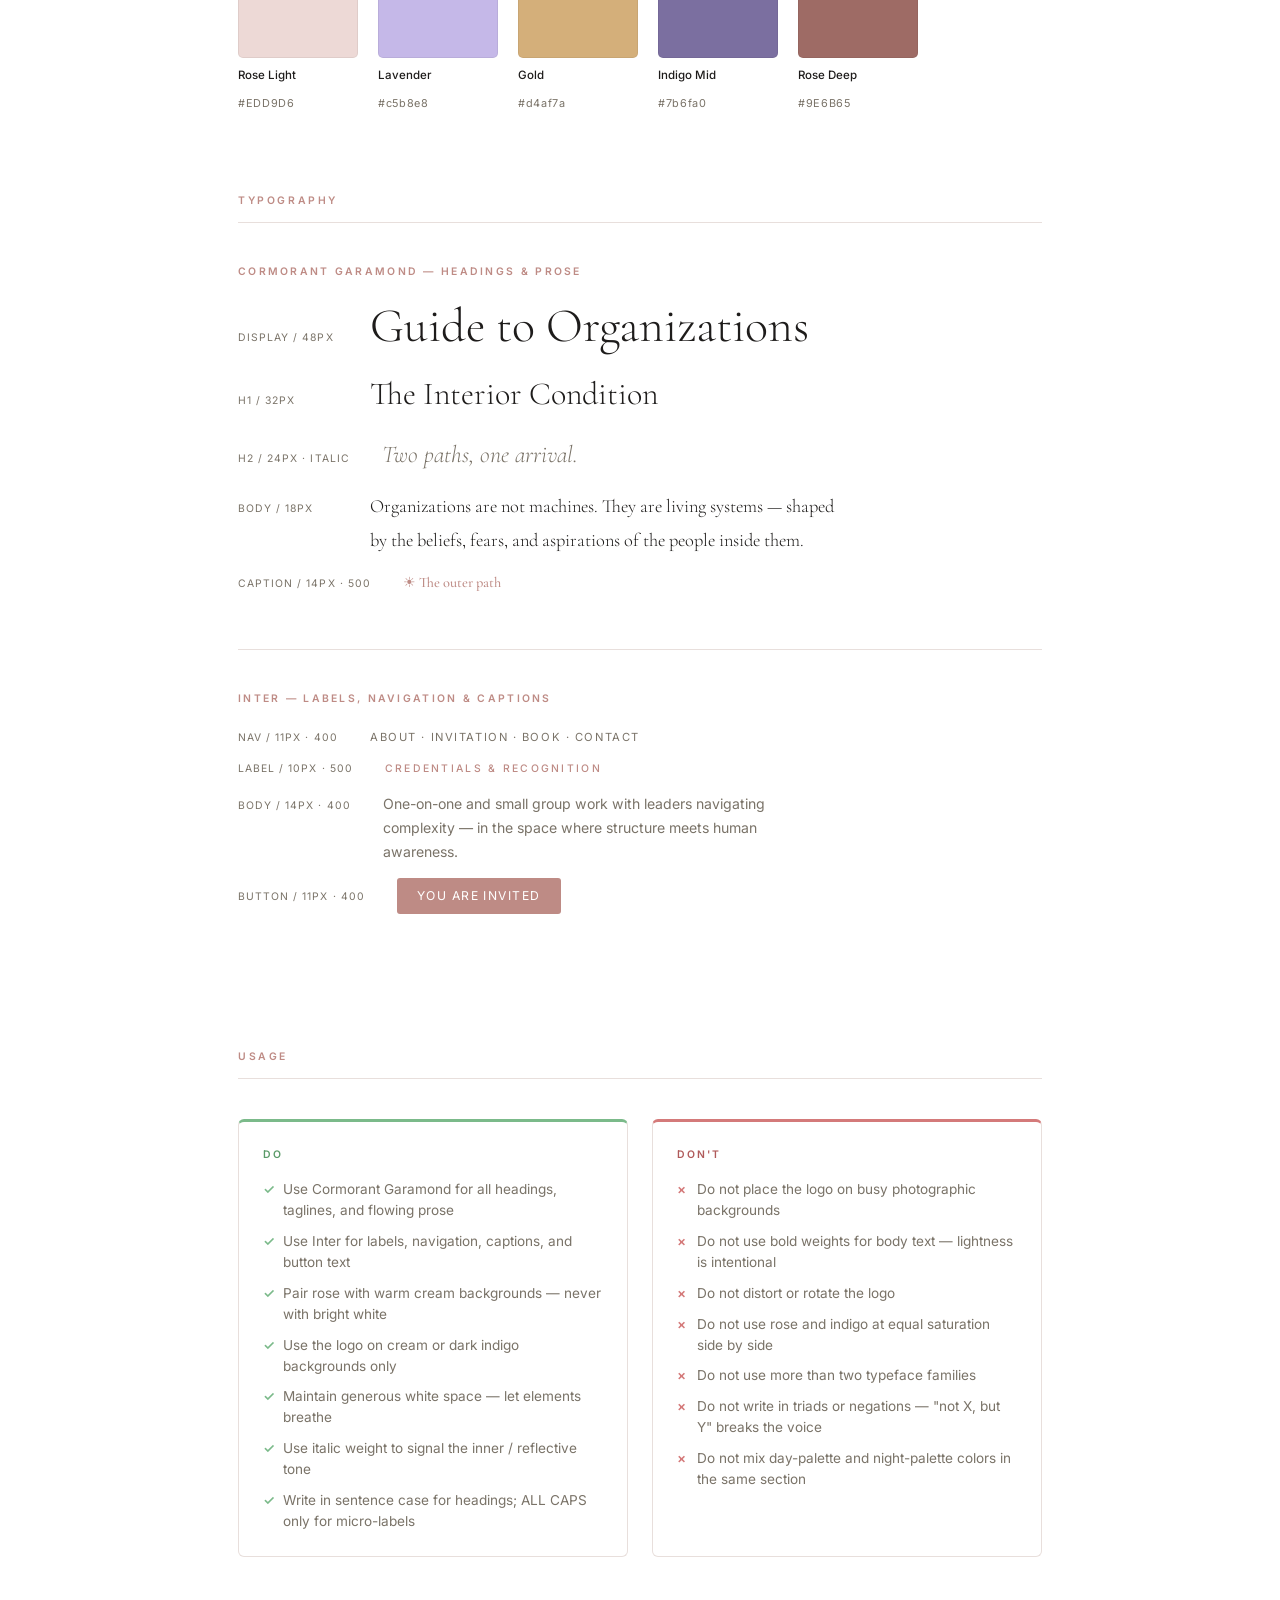
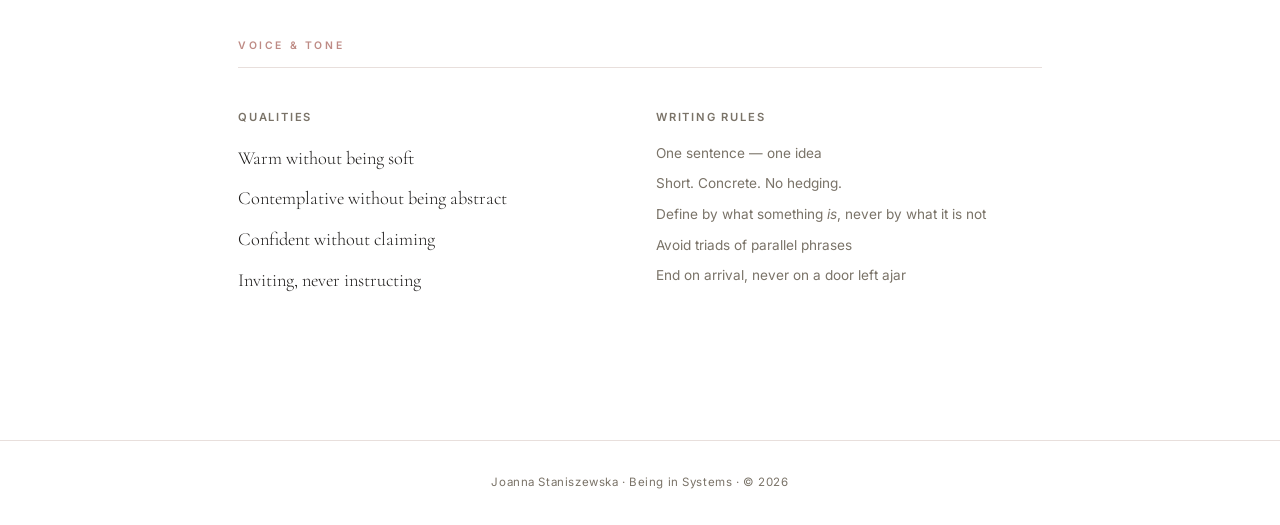
==== commit e707c65d: "Logo in site: A1 upside-down at fork, A at merge; brand.html A1→B - fork-visual: A1 CW spirals hang " ====
--- a/brand.html
+++ b/brand.html
@@ -366,9 +366,9 @@
       <!-- Two versions side by side — updated spirals -->
       <div style="display:grid; grid-template-columns:1fr 1fr; gap:3.5rem; margin-bottom:2.5rem;">
 
-        <!-- ——— VERSION A1: spiral grows from centre outward ——— -->
+        <!-- ——— VERSION B: spiral grows from centre outward ——— -->
         <div>
-          <p style="font-size:0.63rem; font-weight:600; letter-spacing:0.22em; text-transform:uppercase; color:var(--rose); margin-bottom:0.6rem;">A1 — Opens from centre</p>
+          <p style="font-size:0.63rem; font-weight:600; letter-spacing:0.22em; text-transform:uppercase; color:var(--rose); margin-bottom:0.6rem;">B — Opens from centre</p>
           <p style="font-size:0.78rem; color:var(--text-muted); font-style:italic; line-height:1.6; margin-bottom:1.5rem;">
             Seed unfurling outward — emergence, becoming.
           </p>
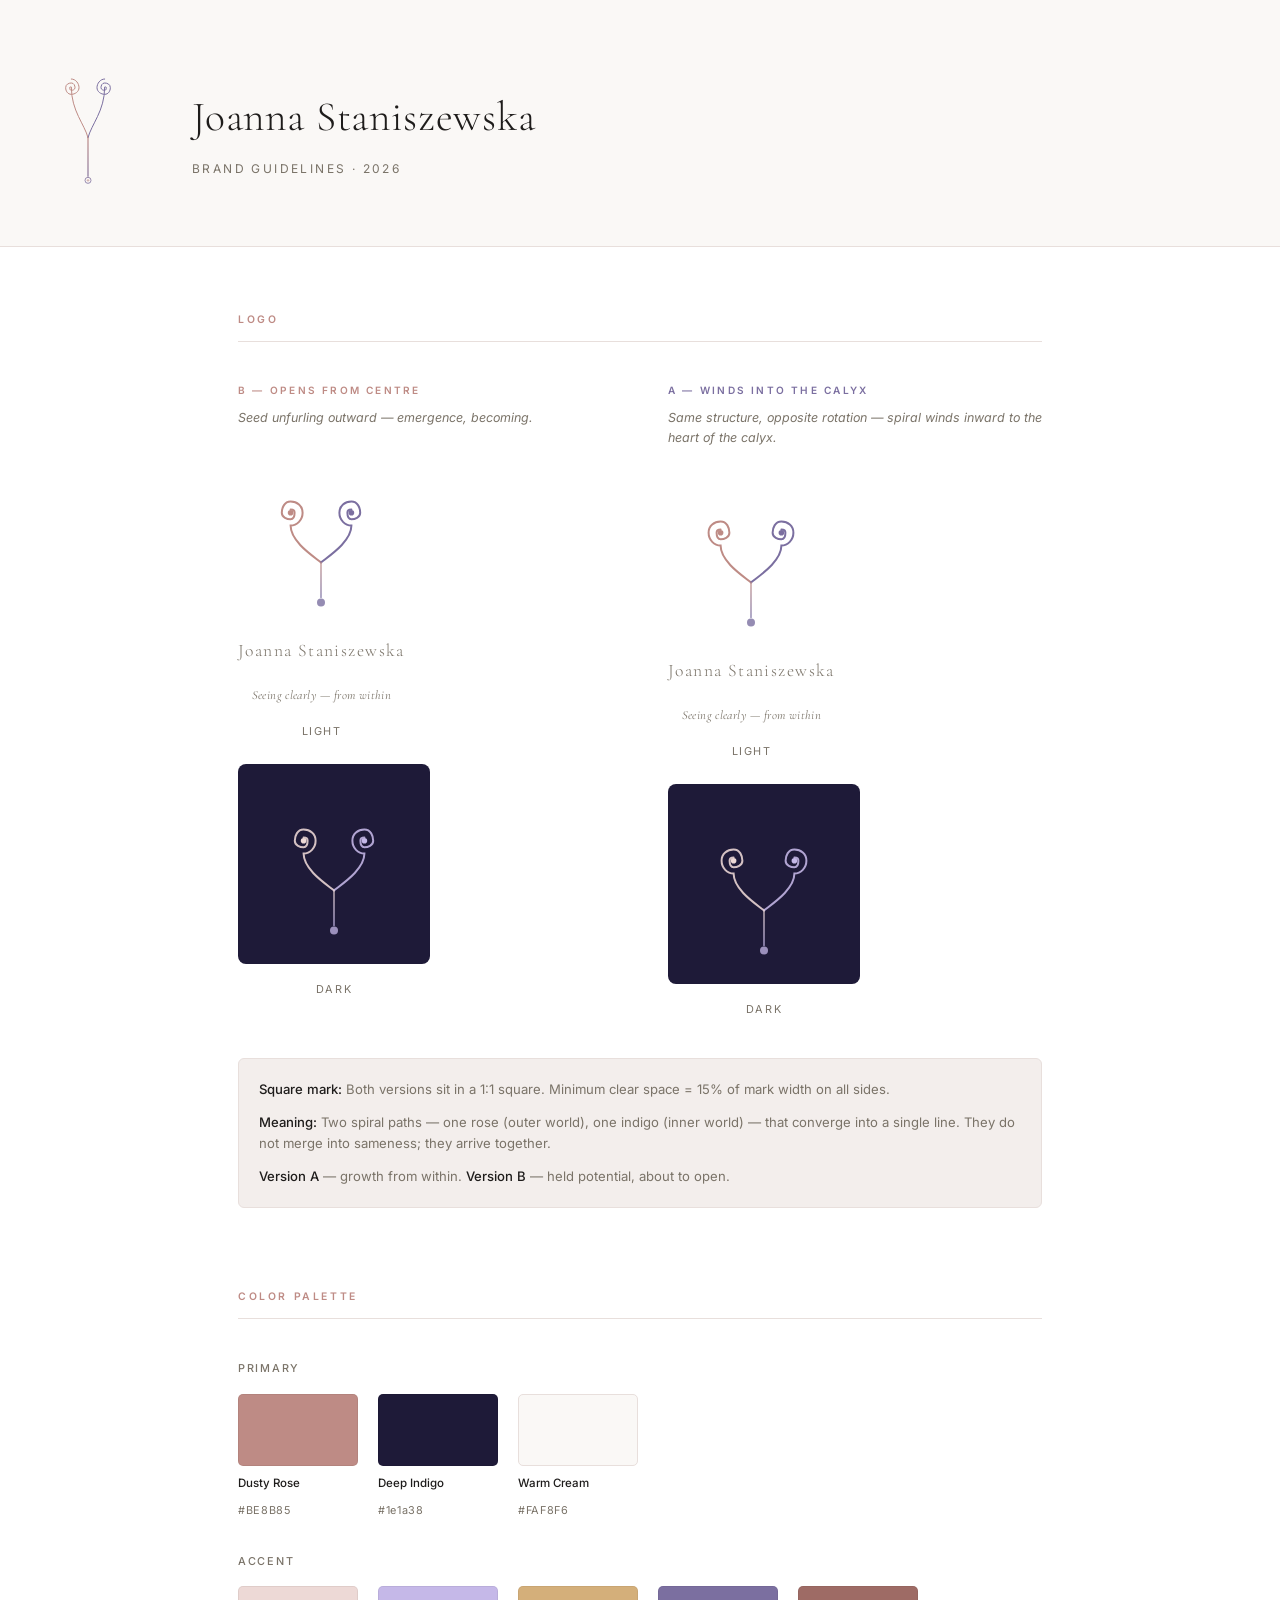
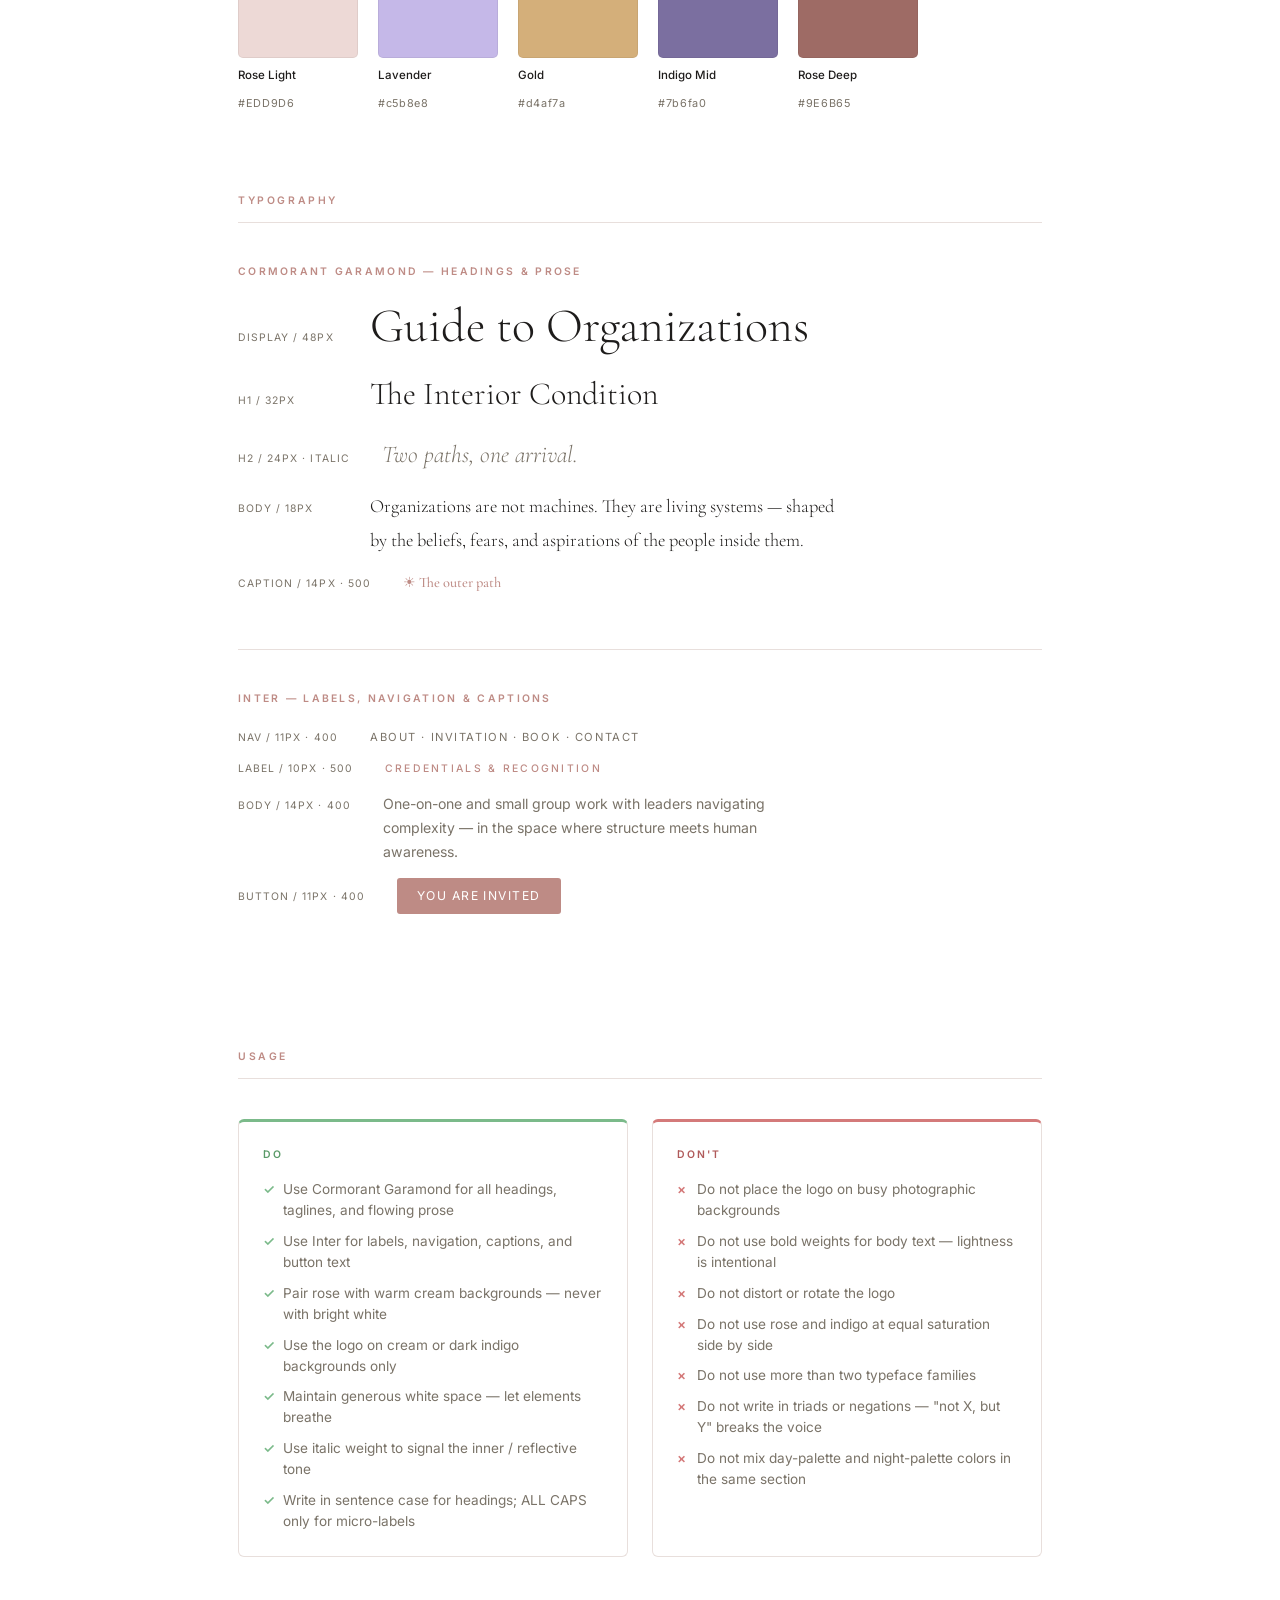
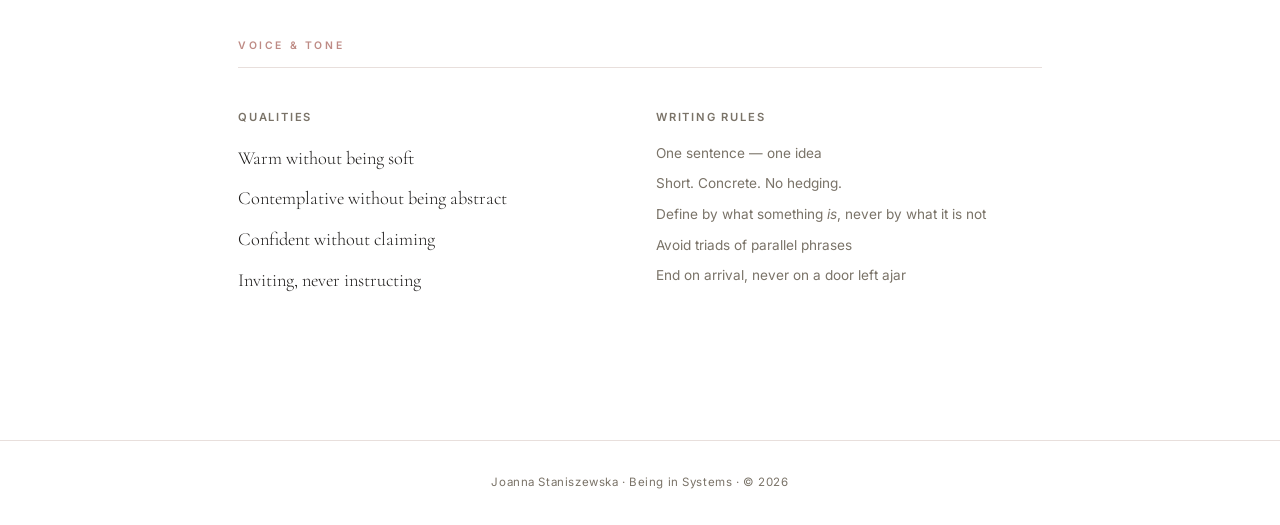
==== commit 168626f3: "Fix nav logo size, photo crops, card colors, line consistency, BIS globe - Nav logo: 18×30 → 30×50px" ====
--- a/brand.html
+++ b/brand.html
@@ -406,8 +406,8 @@
                          C 138 112, 110 130, 100 138"
                       stroke="#7b6fa0" stroke-width="2.5" stroke-linecap="round" fill="none"/>
                 <!-- Merged line + solid end dot -->
-                <path d="M 100 138 L 100 168" stroke="url(#va_l)" stroke-width="3" stroke-linecap="round"/>
-                <circle cx="100" cy="174" r="5" fill="#7b6fa0" opacity="0.8"/>
+                <path d="M 100 138 L 100 182" stroke="url(#va_l)" stroke-width="1.5" stroke-linecap="round"/>
+                <circle cx="100" cy="188" r="5" fill="#7b6fa0" opacity="0.8"/>
                 <defs>
                   <linearGradient id="va_l" x1="100" y1="138" x2="100" y2="180" gradientUnits="userSpaceOnUse">
                     <stop offset="0%" stop-color="#BE8B85"/>
@@ -443,8 +443,8 @@
                            C 123 85, 130 92, 138 92
                            C 138 112, 110 130, 100 138"
                         stroke="#c5b8e8" stroke-width="2.5" stroke-linecap="round" fill="none" opacity="0.88"/>
-                  <path d="M 100 138 L 100 168" stroke="url(#va_d)" stroke-width="3" stroke-linecap="round"/>
-                  <circle cx="100" cy="174" r="5" fill="#c5b8e8" opacity="0.75"/>
+                  <path d="M 100 138 L 100 182" stroke="url(#va_d)" stroke-width="1.5" stroke-linecap="round"/>
+                  <circle cx="100" cy="188" r="5" fill="#c5b8e8" opacity="0.75"/>
                   <defs>
                     <linearGradient id="va_d" x1="100" y1="138" x2="100" y2="180" gradientUnits="userSpaceOnUse">
                       <stop offset="0%" stop-color="#EDD9D6"/>
@@ -502,8 +502,8 @@
                          C 138 112, 110 130, 100 138"
                       stroke="#7b6fa0" stroke-width="2.5" stroke-linecap="round" fill="none"/>
                 <!-- Merged line + solid end dot -->
-                <path d="M 100 138 L 100 168" stroke="url(#vb_l)" stroke-width="3" stroke-linecap="round"/>
-                <circle cx="100" cy="174" r="5" fill="#7b6fa0" opacity="0.8"/>
+                <path d="M 100 138 L 100 182" stroke="url(#vb_l)" stroke-width="1.5" stroke-linecap="round"/>
+                <circle cx="100" cy="188" r="5" fill="#7b6fa0" opacity="0.8"/>
                 <defs>
                   <linearGradient id="vb_l" x1="100" y1="138" x2="100" y2="180" gradientUnits="userSpaceOnUse">
                     <stop offset="0%" stop-color="#BE8B85"/>
@@ -540,8 +540,8 @@
                            C 138 112, 110 130, 100 138"
                         stroke="#c5b8e8" stroke-width="2.5" stroke-linecap="round" fill="none" opacity="0.88"/>
 
-                  <path d="M 100 138 L 100 168" stroke="url(#vb_d)" stroke-width="3" stroke-linecap="round"/>
-                  <circle cx="100" cy="174" r="5" fill="#c5b8e8" opacity="0.75"/>
+                  <path d="M 100 138 L 100 182" stroke="url(#vb_d)" stroke-width="1.5" stroke-linecap="round"/>
+                  <circle cx="100" cy="188" r="5" fill="#c5b8e8" opacity="0.75"/>
                   <defs>
                     <linearGradient id="vb_d" x1="100" y1="138" x2="100" y2="180" gradientUnits="userSpaceOnUse">
                       <stop offset="0%" stop-color="#EDD9D6"/>
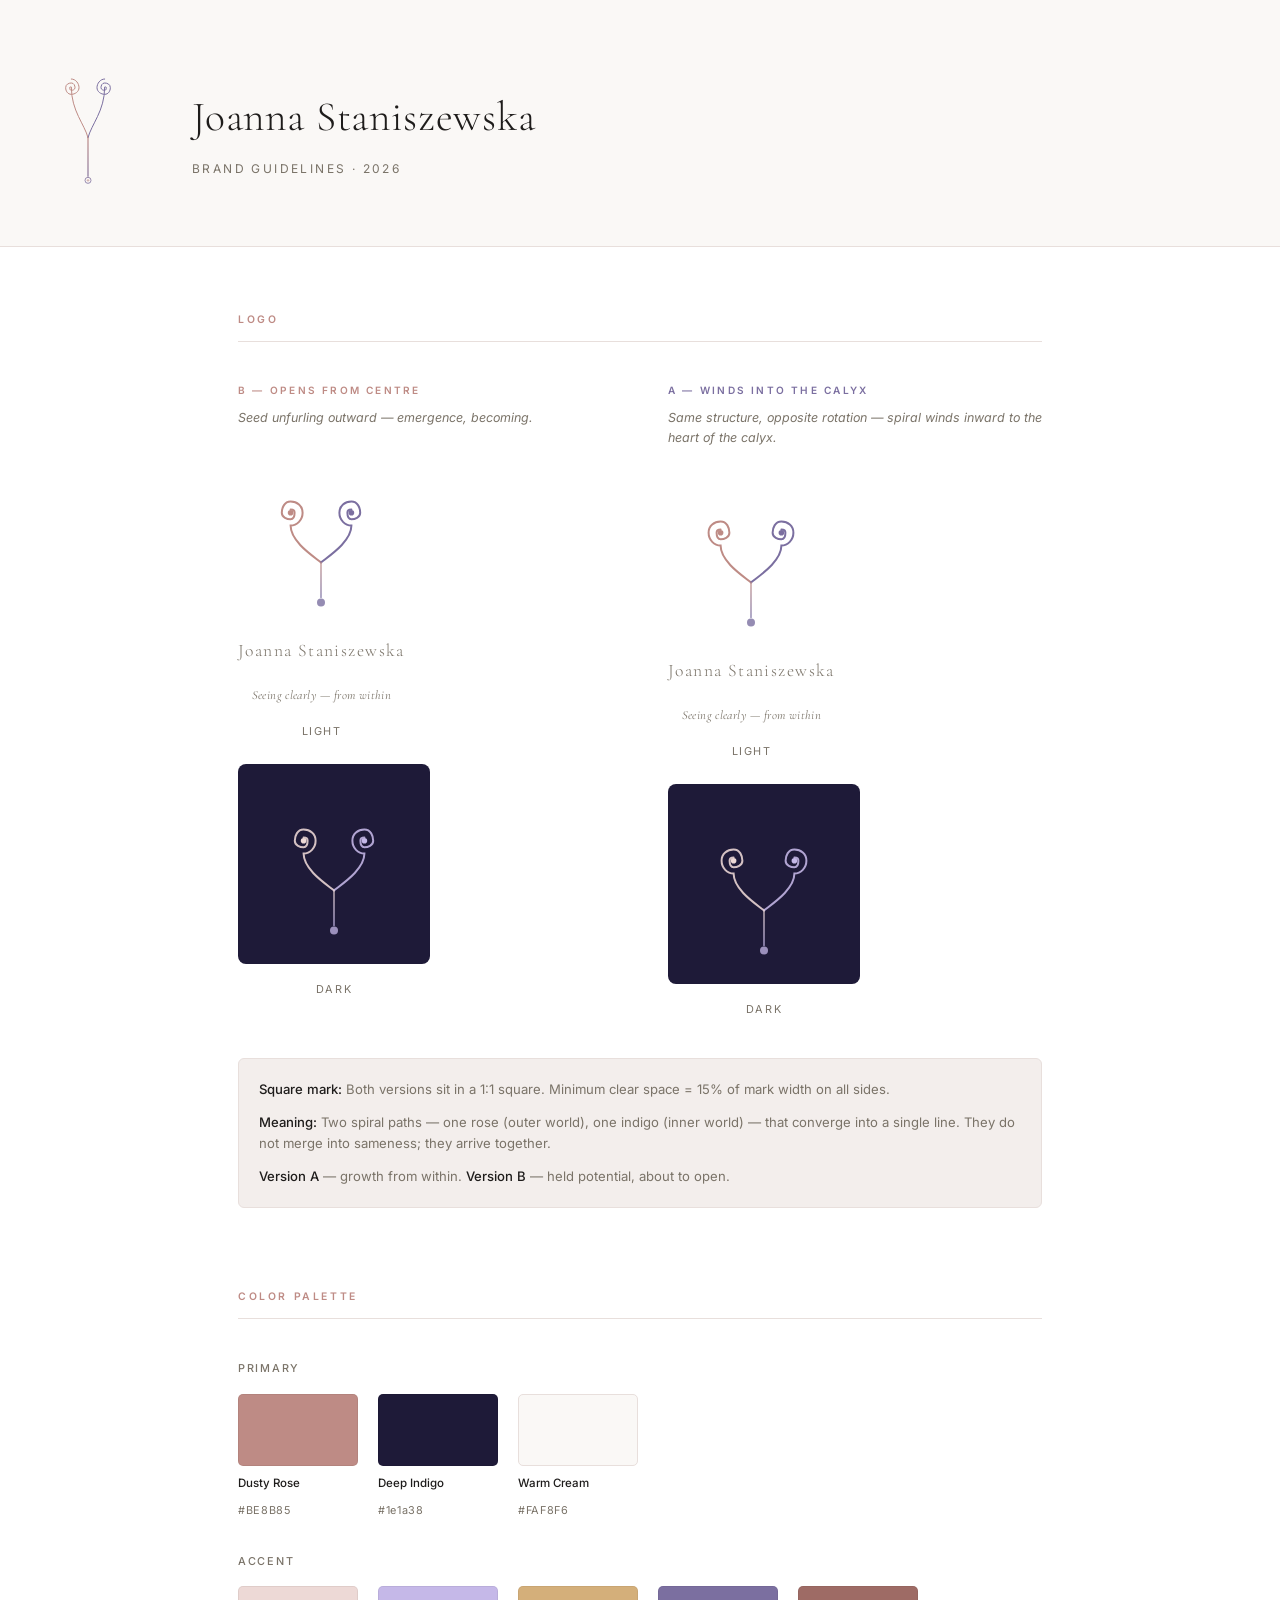
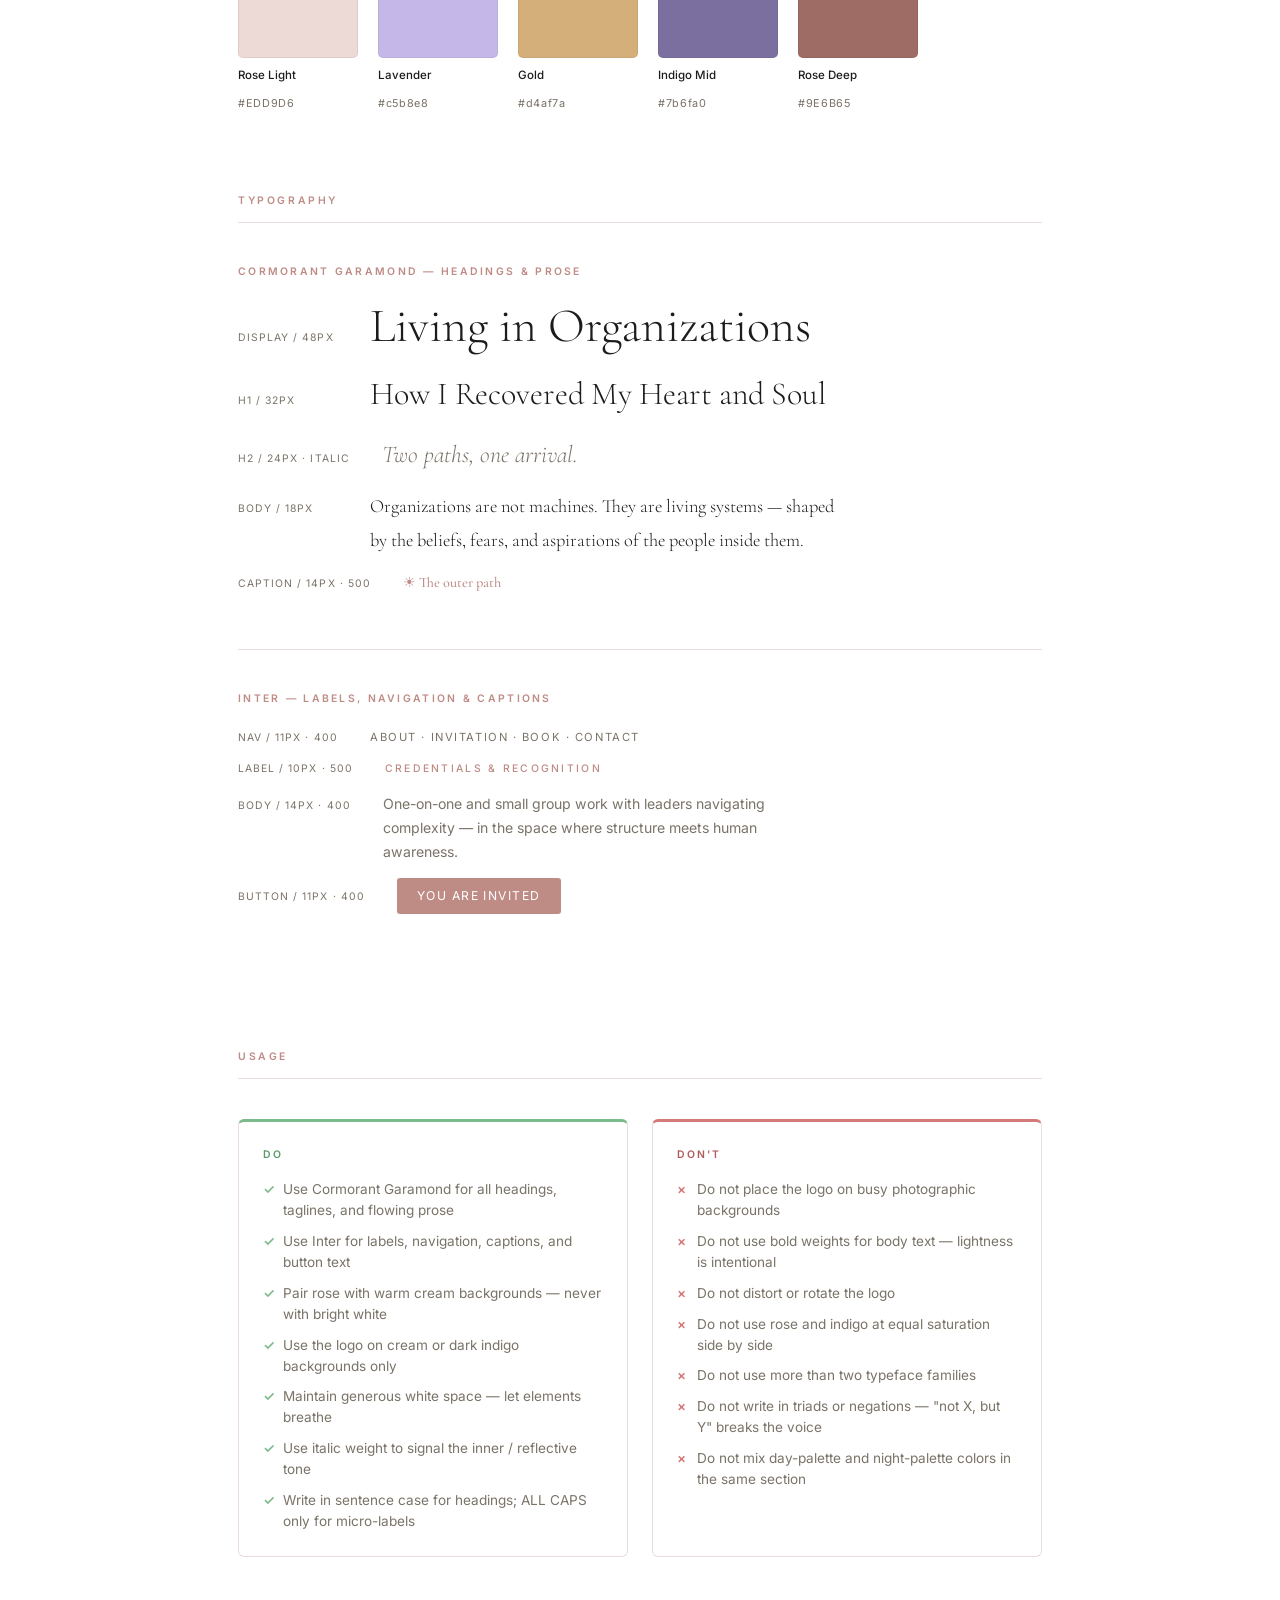
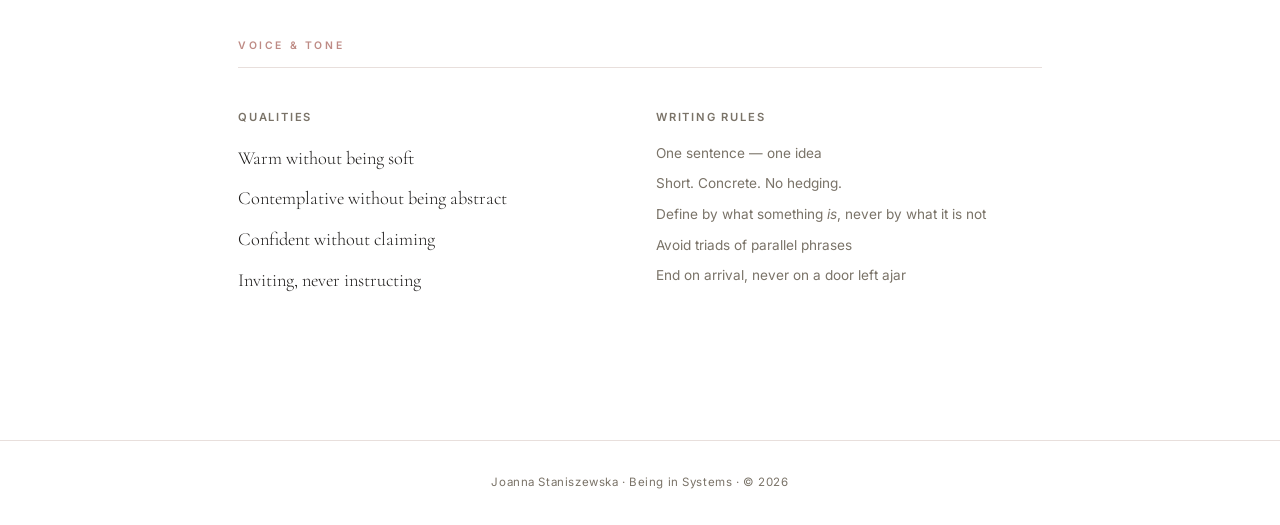
==== commit b936b90f: "Retitle site to Living in Organizations + new cover New title/subtitle across hero, book section, br" ====
--- a/brand.html
+++ b/brand.html
@@ -633,11 +633,11 @@
 
         <div class="type-row">
           <span class="type-size-label">Display / 48px</span>
-          <span class="type-sample-serif" style="font-size: 3rem; font-weight: 300; line-height: 1.1; color: var(--text);">Guide to Organizations</span>
+          <span class="type-sample-serif" style="font-size: 3rem; font-weight: 300; line-height: 1.1; color: var(--text);">Living in Organizations</span>
         </div>
         <div class="type-row">
           <span class="type-size-label">H1 / 32px</span>
-          <span class="type-sample-serif" style="font-size: 2rem; font-weight: 300; color: var(--text);">The Interior Condition</span>
+          <span class="type-sample-serif" style="font-size: 2rem; font-weight: 300; color: var(--text);">How I Recovered My Heart and Soul</span>
         </div>
         <div class="type-row">
           <span class="type-size-label">H2 / 24px · italic</span>
